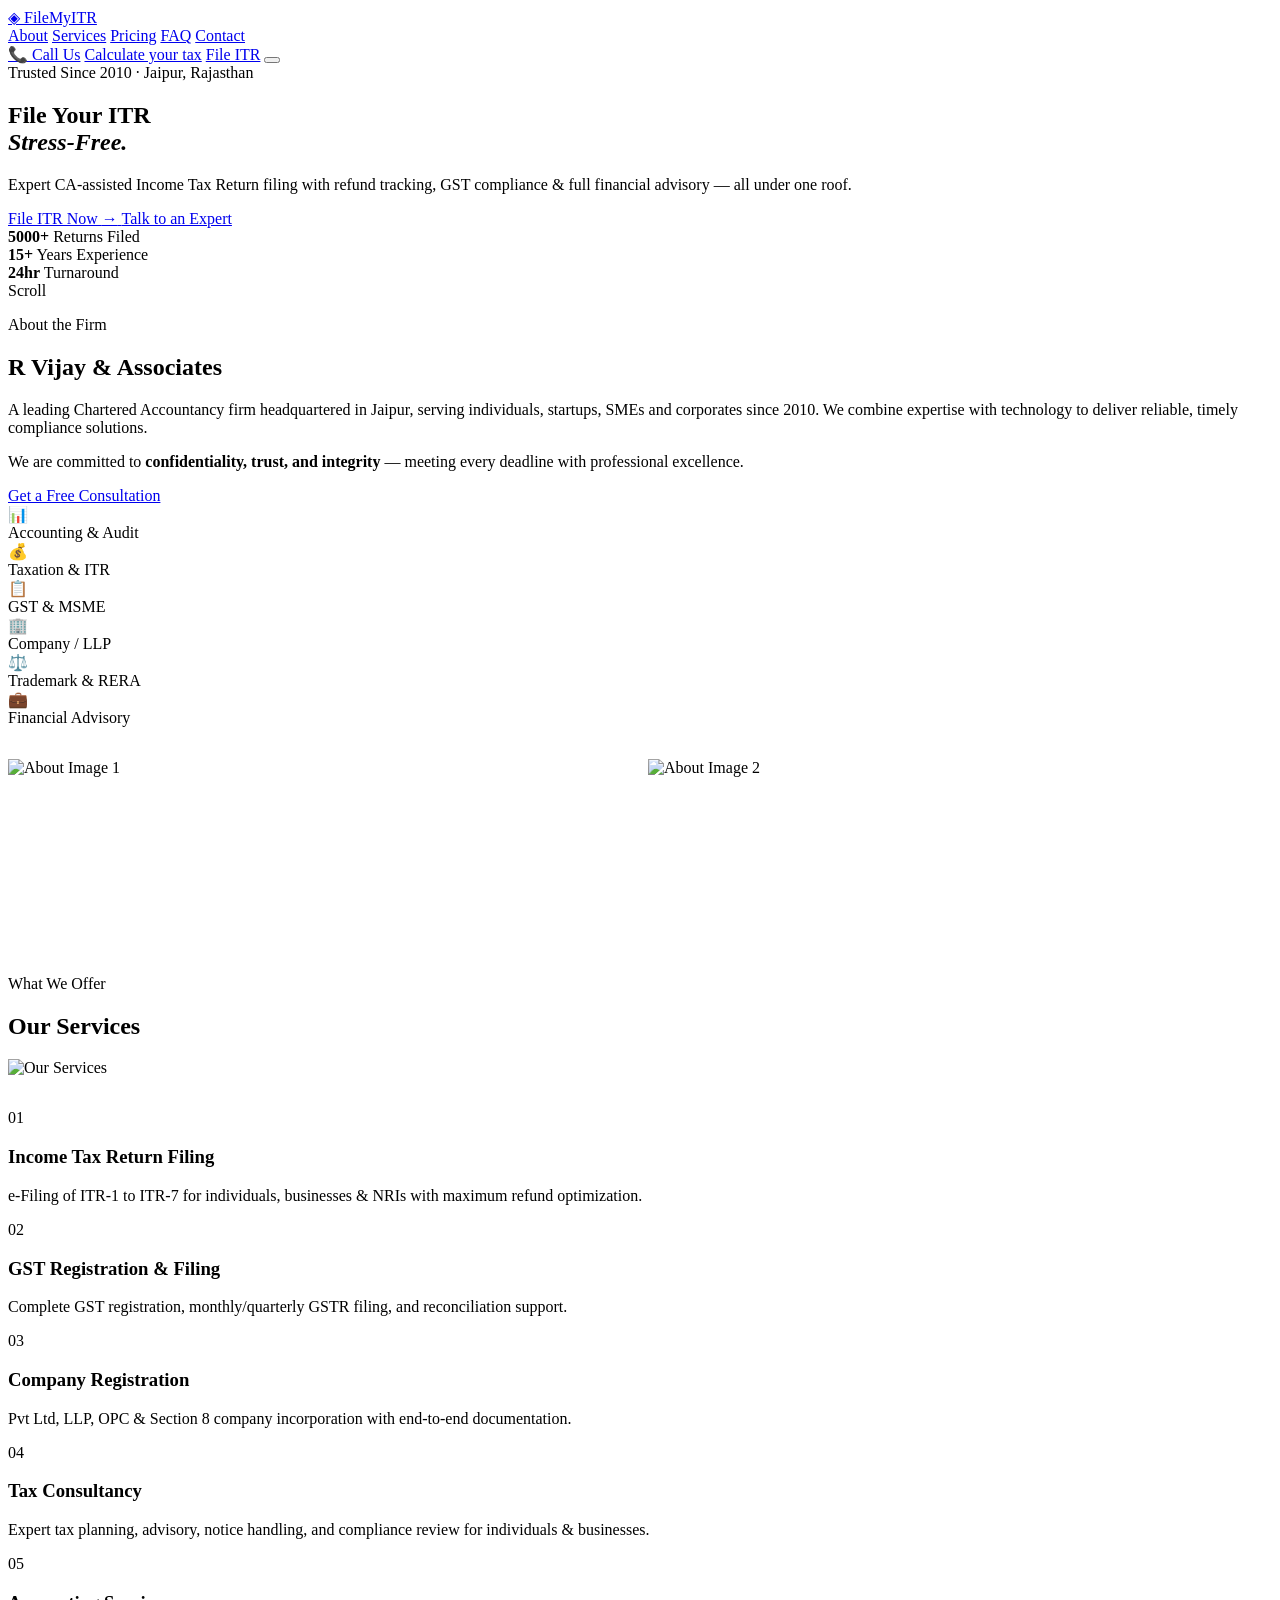
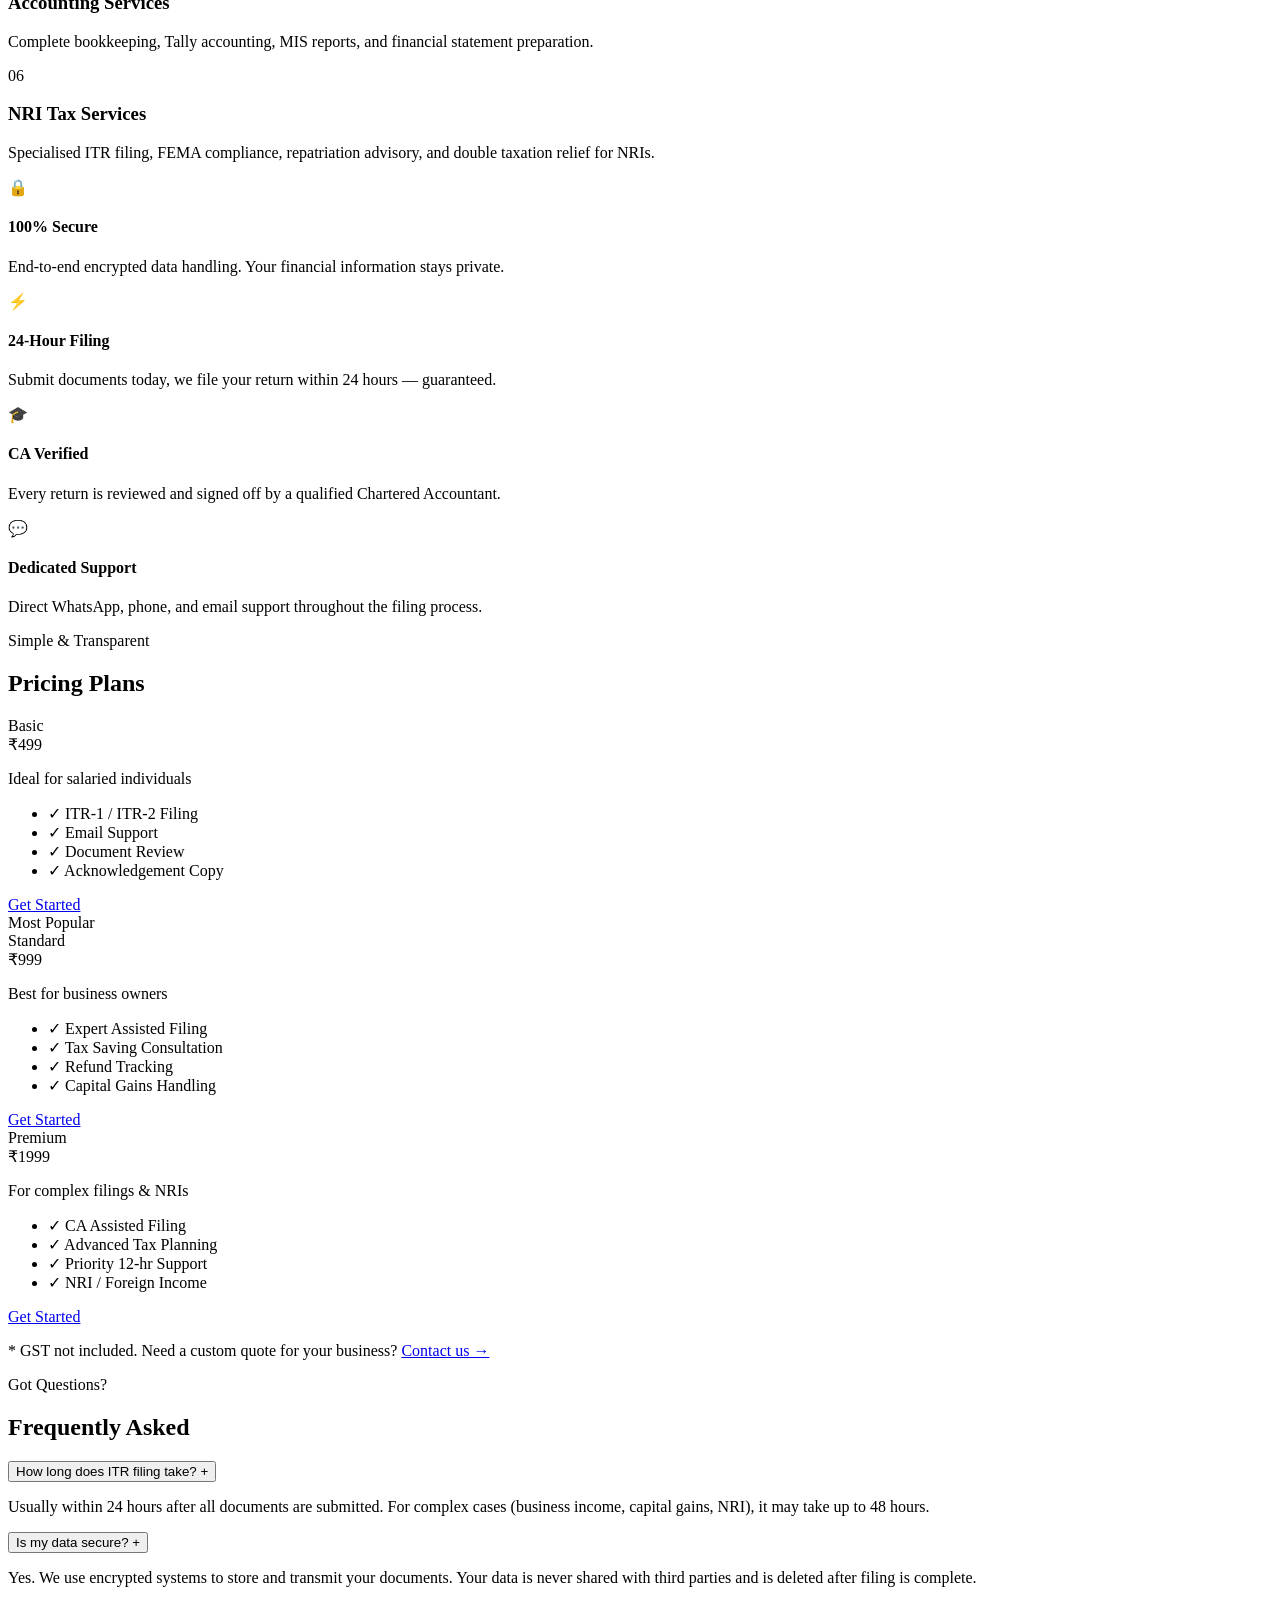
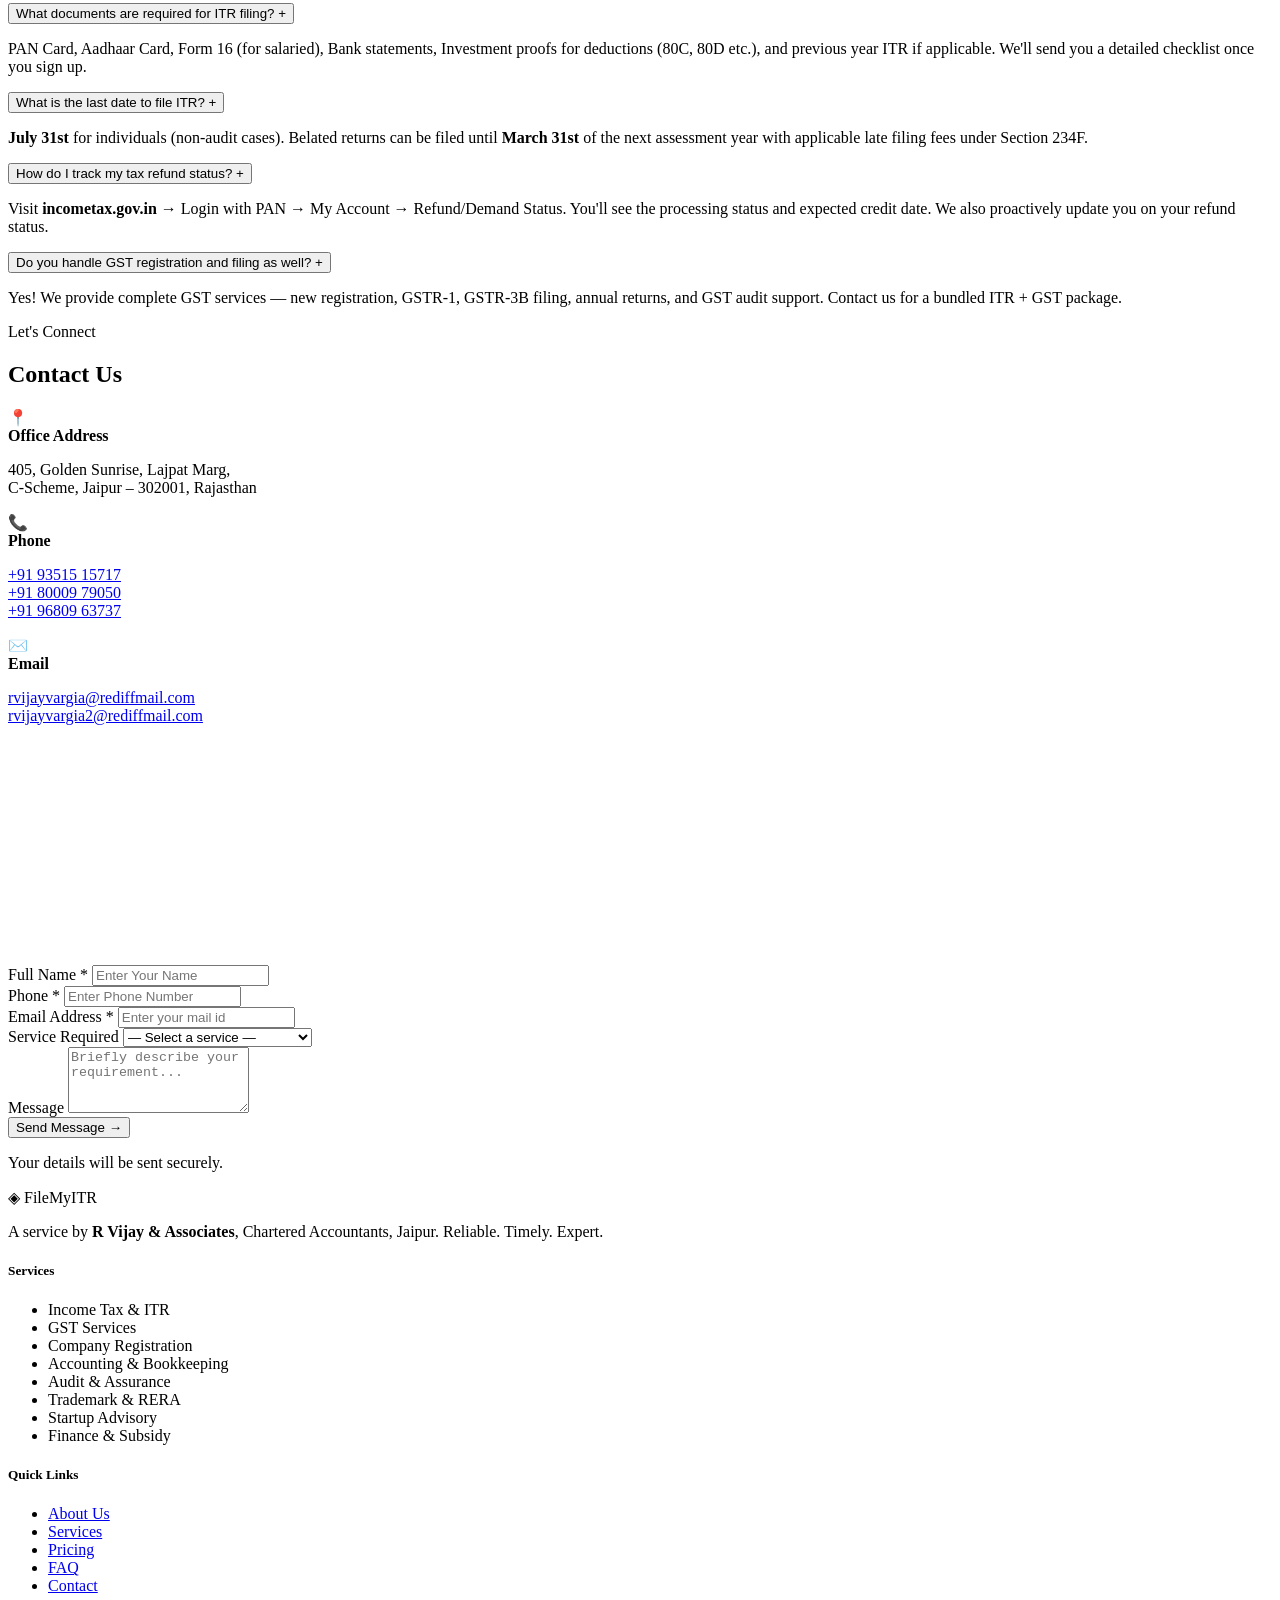
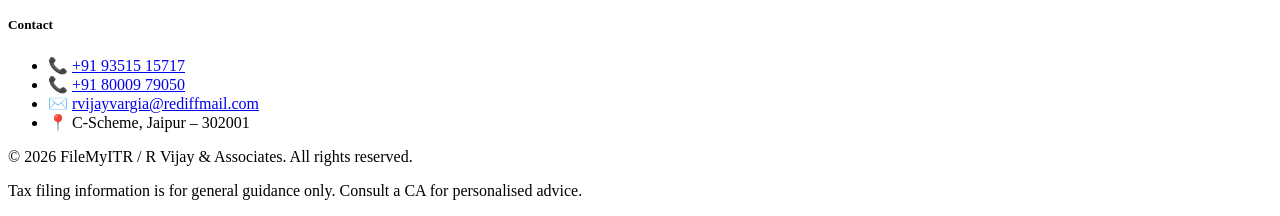
==== index.html @ 0f63b03b "Rename fileitr/index.html to index.html" ====
<!DOCTYPE html>
<html lang="en">
<head>
  <meta charset="UTF-8">
  <meta name="viewport" content="width=device-width, initial-scale=1.0">
  <title>FileMyITR — Income Tax Return Filing | R Vijay & Associates, Jaipur</title>
  <meta name="description" content="File your Income Tax Return online quickly with CA-assisted expert help. Trusted by thousands. R Vijay & Associates, Jaipur since 2010.">
  <meta name="keywords" content="ITR filing Jaipur, income tax return, CA Jaipur, GST filing, tax consultant Rajasthan">
  <meta name="author" content="R Vijay & Associates">

  <link rel="preconnect" href="https://fonts.googleapis.com">
  <link rel="preconnect" href="https://fonts.gstatic.com" crossorigin>
  <link href="https://fonts.googleapis.com/css2?family=Syne:wght@400;500;600;700;800&family=DM+Sans:ital,opsz,wght@0,9..40,300;0,9..40,400;0,9..40,500;1,9..40,300&display=swap" rel="stylesheet">

  <link rel="icon" type="image/jpg" href="logoo.jpg">


  <link rel="stylesheet" href="style.css">
</head>
<body>

  <!-- ═══════════════ NAVBAR ═══════════════ -->
  <header class="navbar" id="navbar">
    <div class="container nav-inner">
      <a href="#" class="logo">
        <span class="logo-icon">◈</span>
        <span>FileMyITR</span>
      </a>
      <nav class="nav-links" id="navLinks">
        <a href="#about">About</a>
        <a href="#services">Services</a>
        <a href="#pricing">Pricing</a>
        <a href="#faq">FAQ</a>
        <a href="#contact">Contact</a>
      </nav>
      <div class="nav-right">
        <a href="tel:+919351515717" class="btn btn-ghost">📞 Call Us</a>
        <a href="tax.html" class="btn btn-primary btn-sm">Calculate your tax</a>
        <a href="#contact" class="btn btn-primary">File ITR</a>
        <button class="hamburger" id="hamburger" aria-label="Menu">
          <span></span><span></span><span></span>
        </button>
      </div>
    </div>
  </header>

  <!-- ═══════════════ HERO ═══════════════ -->
  <section class="hero">
    <div class="hero-bg-shapes">
      <div class="shape shape-1"></div>
      <div class="shape shape-2"></div>
      <div class="shape shape-3"></div>
    </div>
    <div class="container hero-inner">
      <div class="hero-badge">
        <span class="badge-dot"></span>
        Trusted Since 2010 · Jaipur, Rajasthan
      </div>
      <h1 class="hero-title">
        File Your ITR<br>
        <em>Stress-Free.</em>
      </h1>
      <p class="hero-sub">Expert CA-assisted Income Tax Return filing with refund tracking, GST compliance & full financial advisory — all under one roof.</p>
      <div class="hero-actions">
        <a href="#contact" class="btn btn-primary btn-lg">
          File ITR Now
          <span class="btn-arrow">→</span>
        </a>
        <a href="tel:+919351515717" class="btn btn-outline btn-lg">Talk to an Expert</a>
      </div>
      <div class="hero-stats">
        <div class="stat">
          <strong>5000+</strong>
          <span>Returns Filed</span>
        </div>
        <div class="stat-divider"></div>
        <div class="stat">
          <strong>15+</strong>
          <span>Years Experience</span>
        </div>
        <div class="stat-divider"></div>
        <div class="stat">
          <strong>24hr</strong>
          <span>Turnaround</span>
        </div>
      </div>
    </div>
    <div class="hero-scroll-hint">
      <span>Scroll</span>
      <div class="scroll-line"></div>
    </div>
  </section>

  <!-- ═══════════════ ABOUT ═══════════════ -->
  <section id="about" class="about section-pad">
    <div class="container">
      <div class="about-grid">
        <div class="about-left">
          <p class="label-tag">About the Firm</p>
          <h2 class="section-heading">R Vijay &amp; Associates</h2>
          <p class="about-desc">A leading Chartered Accountancy firm headquartered in Jaipur, serving individuals, startups, SMEs and corporates since 2010. We combine expertise with technology to deliver reliable, timely compliance solutions.</p>
          <p class="about-desc">We are committed to <strong>confidentiality, trust, and integrity</strong> — meeting every deadline with professional excellence.</p>
          <a href="#contact" class="btn btn-primary">Get a Free Consultation</a>
        </div>

        <div class="about-right">
          <div class="services-grid-mini">
            <div class="mini-card">
              <div class="mini-icon">📊</div>
              <span>Accounting &amp; Audit</span>
            </div>
            <div class="mini-card">
              <div class="mini-icon">💰</div>
              <span>Taxation &amp; ITR</span>
            </div>
            <div class="mini-card">
              <div class="mini-icon">📋</div>
              <span>GST &amp; MSME</span>
            </div>
            <div class="mini-card">
              <div class="mini-icon">🏢</div>
              <span>Company / LLP</span>
            </div>
            <div class="mini-card">
              <div class="mini-icon">⚖️</div>
              <span>Trademark &amp; RERA</span>
            </div>
            <div class="mini-card">
              <div class="mini-icon">💼</div>
              <span>Financial Advisory</span>
            </div>
          </div>
          <!-- NEW IMAGES GALLERY -->
          <div class="about-images" style="display: grid; grid-template-columns: 1fr 1fr; gap: 1rem; margin-top: 2rem;">
            <img src="1stimg.jpeg" alt="About Image 1" class="about-img" style="width: 100%; height: 200px; object-fit: cover; border-radius: var(--radius-md); box-shadow: var(--shadow-md);">
            <img src="2ndimg.jpeg" alt="About Image 2" class="about-img" style="width: 100%; height: 200px; object-fit: cover; border-radius: var(--radius-md); box-shadow: var(--shadow-md);">
          </div>
        </div>

      </div>
    </div>
  </section>


  <!-- ═══════════════ SERVICES ═══════════════ -->
  <section id="services" class="services section-pad">
    <div class="container">
      <p class="label-tag text-center">What We Offer</p>
      <h2 class="section-heading text-center">Our Services</h2>
      <div class="services-grid">
        <img src="3rdimg.jpeg" alt="Our Services" class="services-hero-img" style="grid-column: 1 / -1; width: 100%; height: 300px; object-fit: cover; border-radius: var(--radius-lg); box-shadow: var(--shadow-lg); margin-bottom: 2rem;">

        <div class="service-card">
          <div class="sc-number">01</div>
          <h3>Income Tax Return Filing</h3>
          <p>e-Filing of ITR-1 to ITR-7 for individuals, businesses &amp; NRIs with maximum refund optimization.</p>
        </div>
        <div class="service-card">
          <div class="sc-number">02</div>
          <h3>GST Registration &amp; Filing</h3>
          <p>Complete GST registration, monthly/quarterly GSTR filing, and reconciliation support.</p>
        </div>
        <div class="service-card">
          <div class="sc-number">03</div>
          <h3>Company Registration</h3>
          <p>Pvt Ltd, LLP, OPC &amp; Section 8 company incorporation with end-to-end documentation.</p>
        </div>
        <div class="service-card">
          <div class="sc-number">04</div>
          <h3>Tax Consultancy</h3>
          <p>Expert tax planning, advisory, notice handling, and compliance review for individuals &amp; businesses.</p>
        </div>
        <div class="service-card">
          <div class="sc-number">05</div>
          <h3>Accounting Services</h3>
          <p>Complete bookkeeping, Tally accounting, MIS reports, and financial statement preparation.</p>
        </div>
        <div class="service-card">
          <div class="sc-number">06</div>
          <h3>NRI Tax Services</h3>
          <p>Specialised ITR filing, FEMA compliance, repatriation advisory, and double taxation relief for NRIs.</p>
        </div>
      </div>
    </div>
  </section>

  <!-- ═══════════════ WHY US ═══════════════ -->
  <section class="why-us section-pad">
    <div class="container">
      <div class="why-grid">
        <div class="why-item">
          <div class="why-icon">🔒</div>
          <h4>100% Secure</h4>
          <p>End-to-end encrypted data handling. Your financial information stays private.</p>
        </div>
        <div class="why-item">
          <div class="why-icon">⚡</div>
          <h4>24-Hour Filing</h4>
          <p>Submit documents today, we file your return within 24 hours — guaranteed.</p>
        </div>
        <div class="why-item">
          <div class="why-icon">🎓</div>
          <h4>CA Verified</h4>
          <p>Every return is reviewed and signed off by a qualified Chartered Accountant.</p>
        </div>
        <div class="why-item">
          <div class="why-icon">💬</div>
          <h4>Dedicated Support</h4>
          <p>Direct WhatsApp, phone, and email support throughout the filing process.</p>
        </div>
      </div>
    </div>
  </section>

  <!-- ═══════════════ PRICING ═══════════════ -->
  <section id="pricing" class="pricing section-pad">
    <div class="container">
      <p class="label-tag text-center">Simple & Transparent</p>
      <h2 class="section-heading text-center">Pricing Plans</h2>
      <div class="pricing-grid">

        <div class="price-card">
          <div class="plan-label">Basic</div>
          <div class="plan-price">
            <span class="currency">₹</span>499
          </div>
          <p class="plan-tagline">Ideal for salaried individuals</p>
          <ul class="plan-features">
            <li><span class="check">✓</span> ITR-1 / ITR-2 Filing</li>
            <li><span class="check">✓</span> Email Support</li>
            <li><span class="check">✓</span> Document Review</li>
            <li><span class="check">✓</span> Acknowledgement Copy</li>
          </ul>
          <a href="#contact" class="btn btn-outline-dark btn-full">Get Started</a>
        </div>

        <div class="price-card price-card--featured">
          <div class="featured-badge">Most Popular</div>
          <div class="plan-label">Standard</div>
          <div class="plan-price">
            <span class="currency">₹</span>999
          </div>
          <p class="plan-tagline">Best for business owners</p>
          <ul class="plan-features">
            <li><span class="check">✓</span> Expert Assisted Filing</li>
            <li><span class="check">✓</span> Tax Saving Consultation</li>
            <li><span class="check">✓</span> Refund Tracking</li>
            <li><span class="check">✓</span> Capital Gains Handling</li>
          </ul>
          <a href="#contact" class="btn btn-primary btn-full">Get Started</a>
        </div>

        <div class="price-card">
          <div class="plan-label">Premium</div>
          <div class="plan-price">
            <span class="currency">₹</span>1999
          </div>
          <p class="plan-tagline">For complex filings & NRIs</p>
          <ul class="plan-features">
            <li><span class="check">✓</span> CA Assisted Filing</li>
            <li><span class="check">✓</span> Advanced Tax Planning</li>
            <li><span class="check">✓</span> Priority 12-hr Support</li>
            <li><span class="check">✓</span> NRI / Foreign Income</li>
          </ul>
          <a href="#contact" class="btn btn-outline-dark btn-full">Get Started</a>
        </div>

      </div>
      <p class="pricing-note">* GST not included. Need a custom quote for your business? <a href="#contact">Contact us →</a></p>
    </div>
  </section>

  <!-- ═══════════════ FAQ ═══════════════ -->
  <section id="faq" class="faq section-pad">
    <div class="container faq-container">
      <p class="label-tag text-center">Got Questions?</p>
      <h2 class="section-heading text-center">Frequently Asked</h2>

      <div class="faq-list">
        <div class="faq-item">
          <button class="faq-q" aria-expanded="false">
            <span>How long does ITR filing take?</span>
            <span class="faq-icon">+</span>
          </button>
          <div class="faq-a">
            <p>Usually within 24 hours after all documents are submitted. For complex cases (business income, capital gains, NRI), it may take up to 48 hours.</p>
          </div>
        </div>
        <div class="faq-item">
          <button class="faq-q" aria-expanded="false">
            <span>Is my data secure?</span>
            <span class="faq-icon">+</span>
          </button>
          <div class="faq-a">
            <p>Yes. We use encrypted systems to store and transmit your documents. Your data is never shared with third parties and is deleted after filing is complete.</p>
          </div>
        </div>
        <div class="faq-item">
          <button class="faq-q" aria-expanded="false">
            <span>What documents are required for ITR filing?</span>
            <span class="faq-icon">+</span>
          </button>
          <div class="faq-a">
            <p>PAN Card, Aadhaar Card, Form 16 (for salaried), Bank statements, Investment proofs for deductions (80C, 80D etc.), and previous year ITR if applicable. We'll send you a detailed checklist once you sign up.</p>
          </div>
        </div>
        <div class="faq-item">
          <button class="faq-q" aria-expanded="false">
            <span>What is the last date to file ITR?</span>
            <span class="faq-icon">+</span>
          </button>
          <div class="faq-a">
            <p><strong>July 31st</strong> for individuals (non-audit cases). Belated returns can be filed until <strong>March 31st</strong> of the next assessment year with applicable late filing fees under Section 234F.</p>
          </div>
        </div>
        <div class="faq-item">
          <button class="faq-q" aria-expanded="false">
            <span>How do I track my tax refund status?</span>
            <span class="faq-icon">+</span>
          </button>
          <div class="faq-a">
            <p>Visit <strong>incometax.gov.in</strong> → Login with PAN → My Account → Refund/Demand Status. You'll see the processing status and expected credit date. We also proactively update you on your refund status.</p>
          </div>
        </div>
        <div class="faq-item">
          <button class="faq-q" aria-expanded="false">
            <span>Do you handle GST registration and filing as well?</span>
            <span class="faq-icon">+</span>
          </button>
          <div class="faq-a">
            <p>Yes! We provide complete GST services — new registration, GSTR-1, GSTR-3B filing, annual returns, and GST audit support. Contact us for a bundled ITR + GST package.</p>
          </div>
        </div>
      </div>
    </div>
  </section>

  <!-- ═══════════════ CONTACT ═══════════════ -->
  <section id="contact" class="contact section-pad">
    <div class="container">
      <p class="label-tag text-center">Let's Connect</p>
      <h2 class="section-heading text-center">Contact Us</h2>
      <div class="contact-grid">

        <div class="contact-info">
          <div class="info-block">
            <div class="info-icon">📍</div>
            <div>
              <strong>Office Address</strong>
              <p>405, Golden Sunrise, Lajpat Marg,<br>C-Scheme, Jaipur – 302001, Rajasthan</p>
            </div>
          </div>
          <div class="info-block">
            <div class="info-icon">📞</div>
            <div>
              <strong>Phone</strong>
              <p>
                <a href="tel:+919351515717">+91 93515 15717</a><br>
                <a href="tel:+918000979050">+91 80009 79050</a><br>
                <a href="tel:+919680963737">+91 96809 63737</a>
              </p>
            </div>
          </div>
          <div class="info-block">
            <div class="info-icon">✉️</div>
            <div>
              <strong>Email</strong>
              <p>
                <a href="mailto:rvijayvargia@rediffmail.com">rvijayvargia@rediffmail.com</a><br>
                <a href="mailto:rvijayvargia2@rediffmail.com">rvijayvargia2@rediffmail.com</a>
              </p>
            </div>
          </div>
          <div class="map-wrap">
            <iframe
              src="https://www.google.com/maps/embed?pb=!1m18!1m12!1m3!1d3559.12!2d75.8065!3d26.9124!2m3!1f0!2f0!3f0!3m2!1i1024!2i768!4f13.1!3m3!1m2!1s0x396db44901!2sC-Scheme%2C+Jaipur!5e0!3m2!1sen!2sin!4v1727820000000"
              width="100%" height="220" style="border:0; border-radius:12px;" allowfullscreen loading="lazy"
              referrerpolicy="no-referrer-when-downgrade" title="Office Location">
            </iframe>
          </div>
        </div>

        <div class="contact-form-wrap">
  <form action="send.php" method="POST" id="contactForm">

  <div class="form-row">
    <div class="field">
      <label for="name">Full Name *</label>
      <input type="text" id="name" name="name" placeholder="Enter Your Name" required>
    </div>

    <div class="field">
      <label for="phone">Phone *</label>
      <input type="tel" id="phone" name="phone" placeholder="Enter Phone Number" required>
    </div>
  </div>

  <div class="field">
    <label for="email">Email Address *</label>
    <input type="email" id="email" name="email" placeholder="Enter your mail id" required>
  </div>

  <div class="field">
    <label for="service">Service Required</label>
    <select id="service" name="service">
      <option value="">— Select a service —</option>
      <option>ITR Filing</option>
      <option>GST Registration / Filing</option>
      <option>Company / LLP Registration</option>
      <option>Tax Consultancy</option>
      <option>Accounting Services</option>
      <option>NRI Services</option>
      <option>Other</option>
    </select>
  </div>

  <div class="field">
    <label for="message">Message</label>
    <textarea id="message" name="message" rows="4" placeholder="Briefly describe your requirement..."></textarea>
  </div>

  <button type="submit" class="btn btn-primary btn-full" id="submitBtn">
    Send Message <span class="btn-arrow">→</span>
  </button>

  <p class="form-note">
    Your details will be sent securely.
  </p>

</form>
</div>

      </div>
    </div>
  </section>

  <!-- ═══════════════ FOOTER ═══════════════ -->
  <footer class="footer">
    <div class="container">
      <div class="footer-grid">
        <div class="footer-brand">
          <div class="logo footer-logo">
            <span class="logo-icon">◈</span>
            <span>FileMyITR</span>
          </div>
          <p>A service by <strong>R Vijay &amp; Associates</strong>, Chartered Accountants, Jaipur. Reliable. Timely. Expert.</p>
        </div>
        <div class="footer-col">
          <h5>Services</h5>
          <ul>
            <li>Income Tax &amp; ITR</li>
            <li>GST Services</li>
            <li>Company Registration</li>
            <li>Accounting &amp; Bookkeeping</li>
            <li>Audit &amp; Assurance</li>
            <li>Trademark &amp; RERA</li>
            <li>Startup Advisory</li>
            <li>Finance &amp; Subsidy</li>
          </ul>
        </div>
        <div class="footer-col">
          <h5>Quick Links</h5>
          <ul>
            <li><a href="#about">About Us</a></li>
            <li><a href="#services">Services</a></li>
            <li><a href="#pricing">Pricing</a></li>
            <li><a href="#faq">FAQ</a></li>
            <li><a href="#contact">Contact</a></li>
          </ul>
        </div>
        <div class="footer-col">
          <h5>Contact</h5>
          <ul class="footer-contact">
            <li>📞 <a href="tel:+919351515717">+91 93515 15717</a></li>
            <li>📞 <a href="tel:+918000979050">+91 80009 79050</a></li>
            <li>✉️ <a href="mailto:rvijayvargia@rediffmail.com">rvijayvargia@rediffmail.com</a></li>
            <li>📍 C-Scheme, Jaipur – 302001</li>
          </ul>
        </div>
      </div>
      <div class="footer-bottom">
        <p>© 2026 FileMyITR / R Vijay &amp; Associates. All rights reserved.</p>
        <p class="footer-disclaimer">Tax filing information is for general guidance only. Consult a CA for personalised advice.</p>
      </div>
    </div>
  </footer>

  <script src="script.js"></script>
</body>
</html>
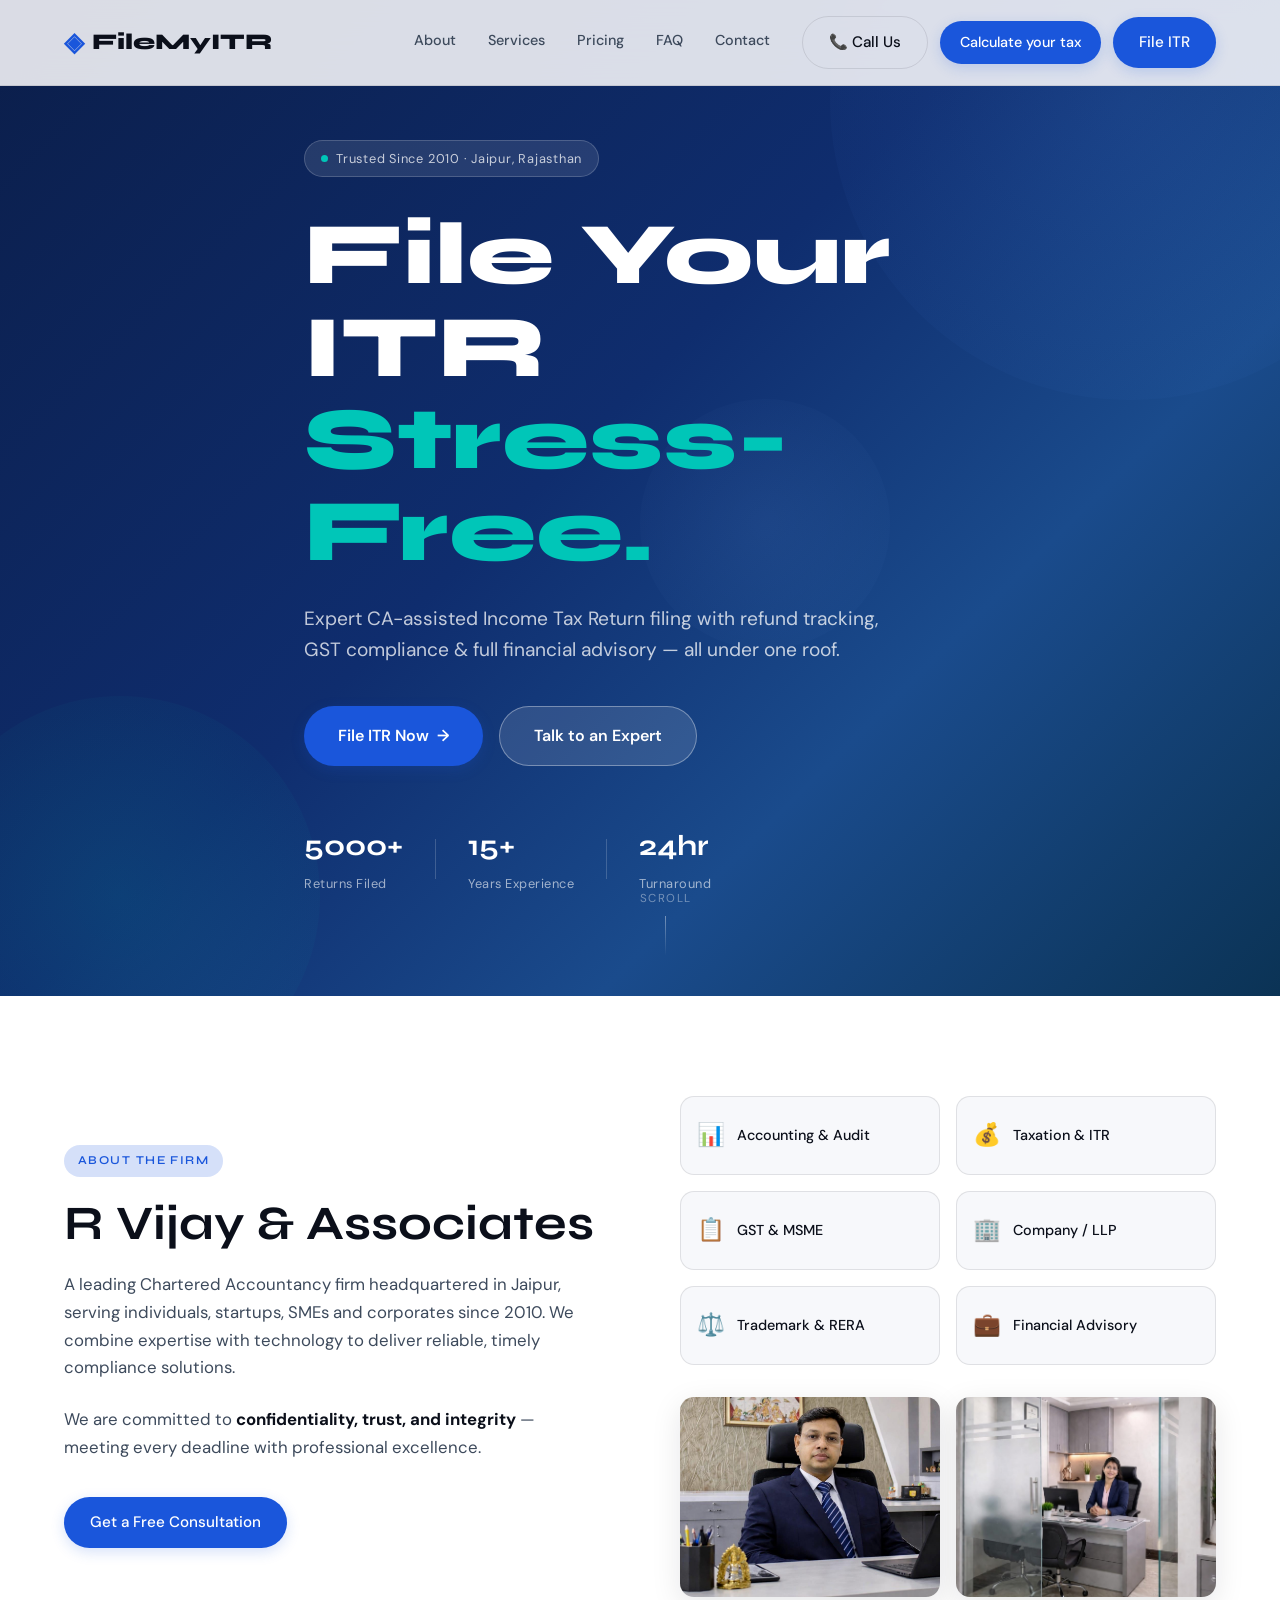
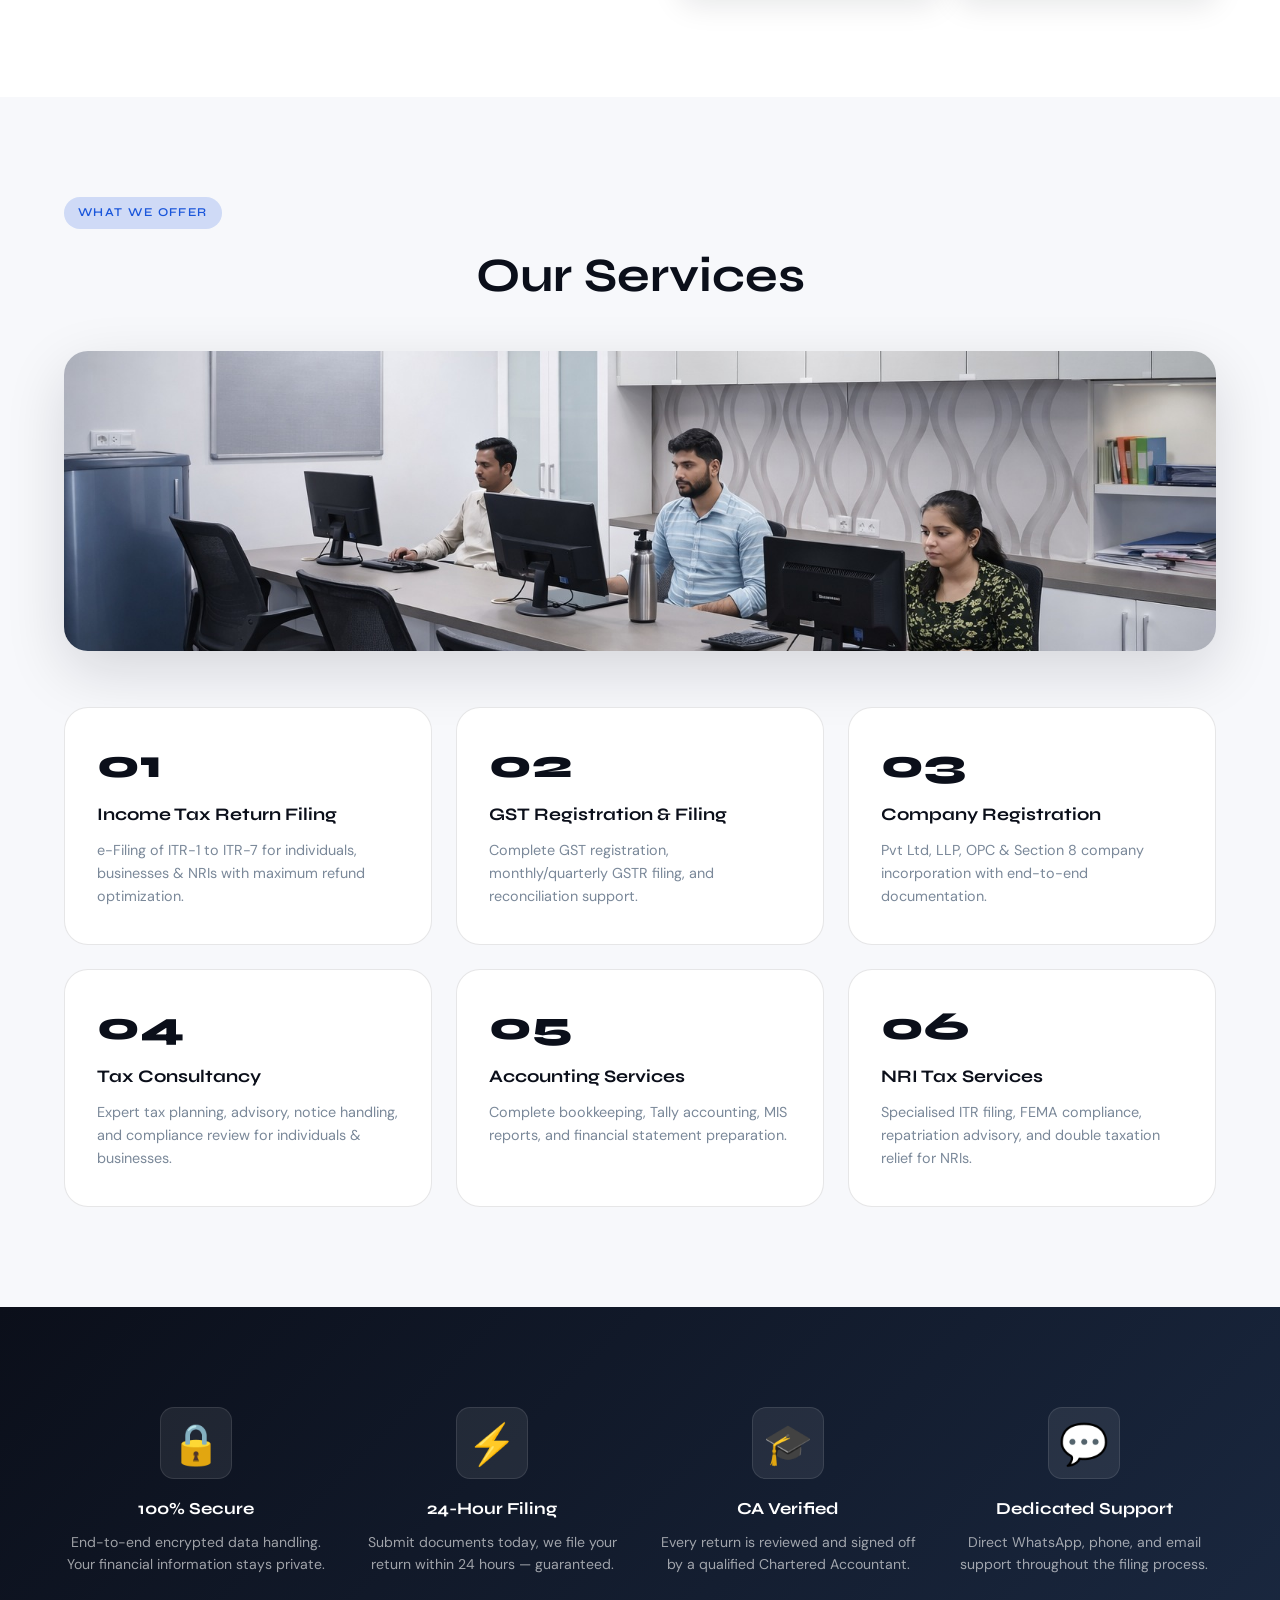
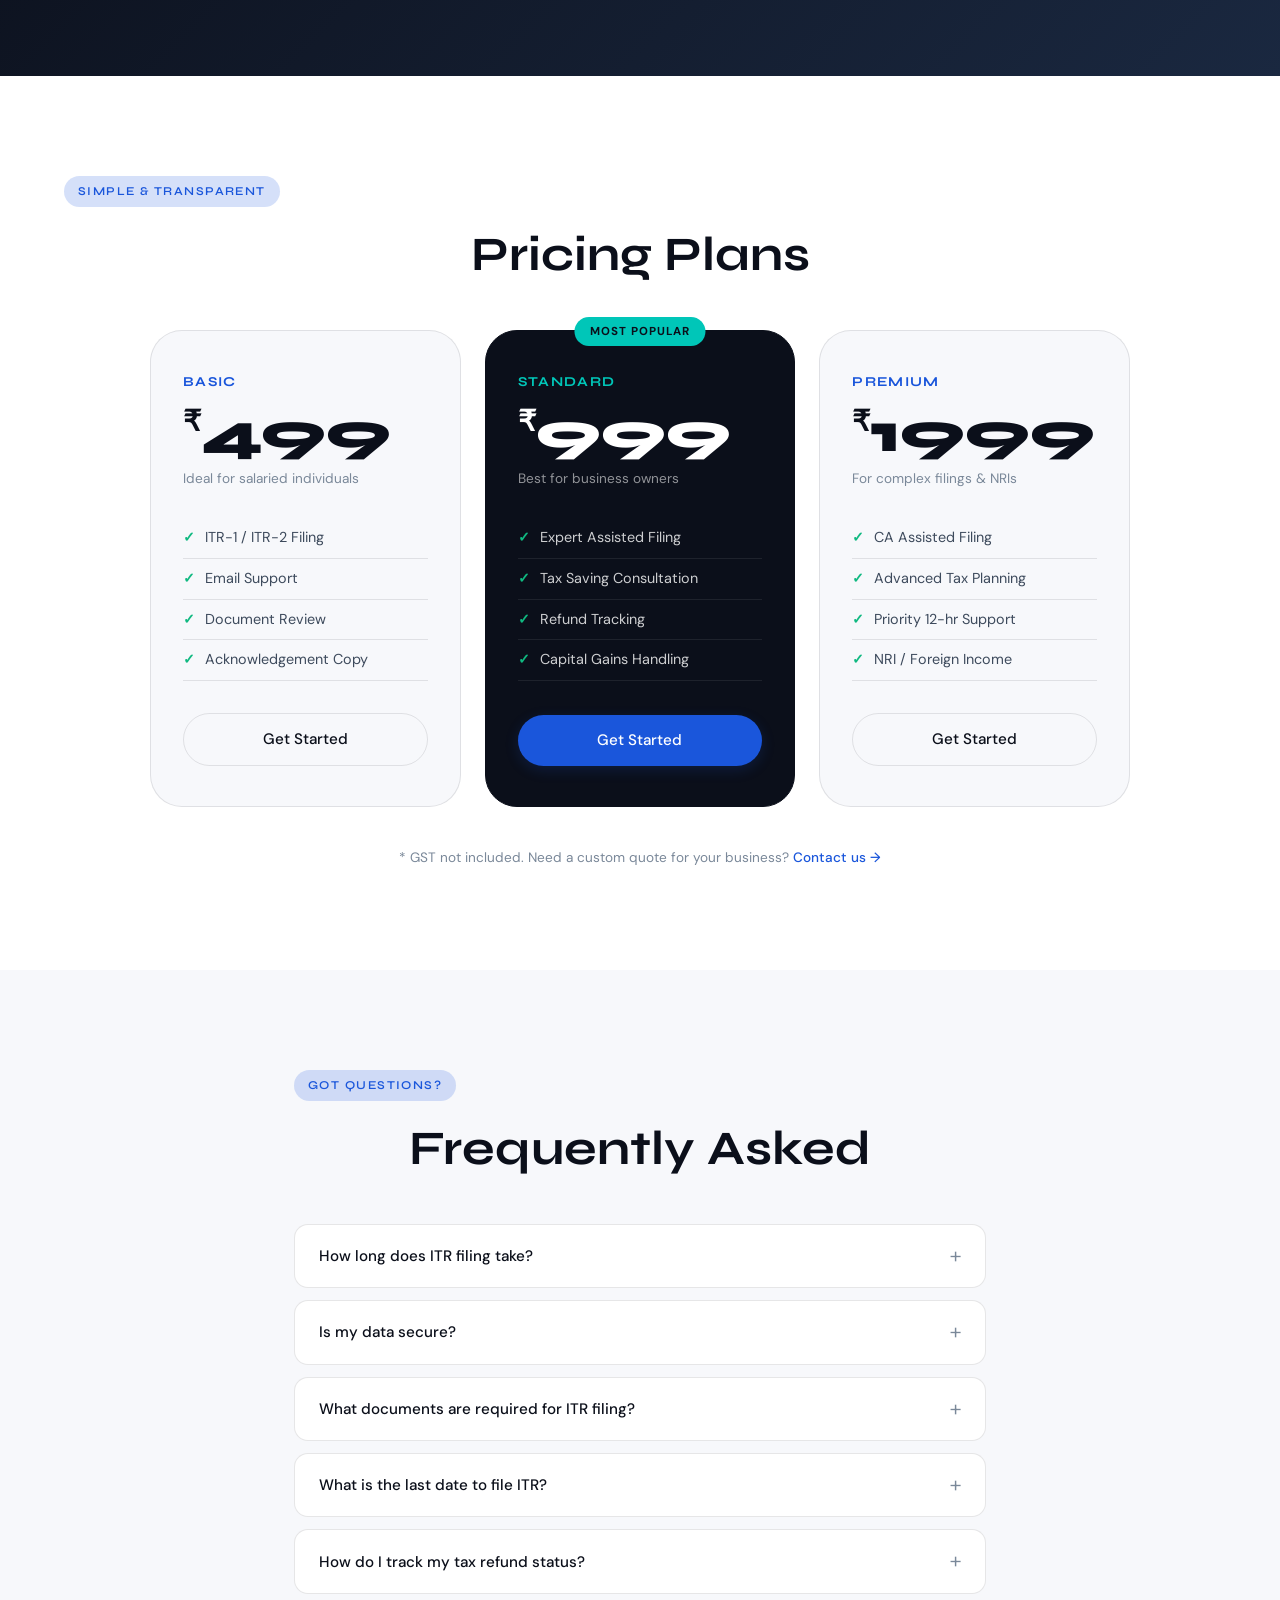
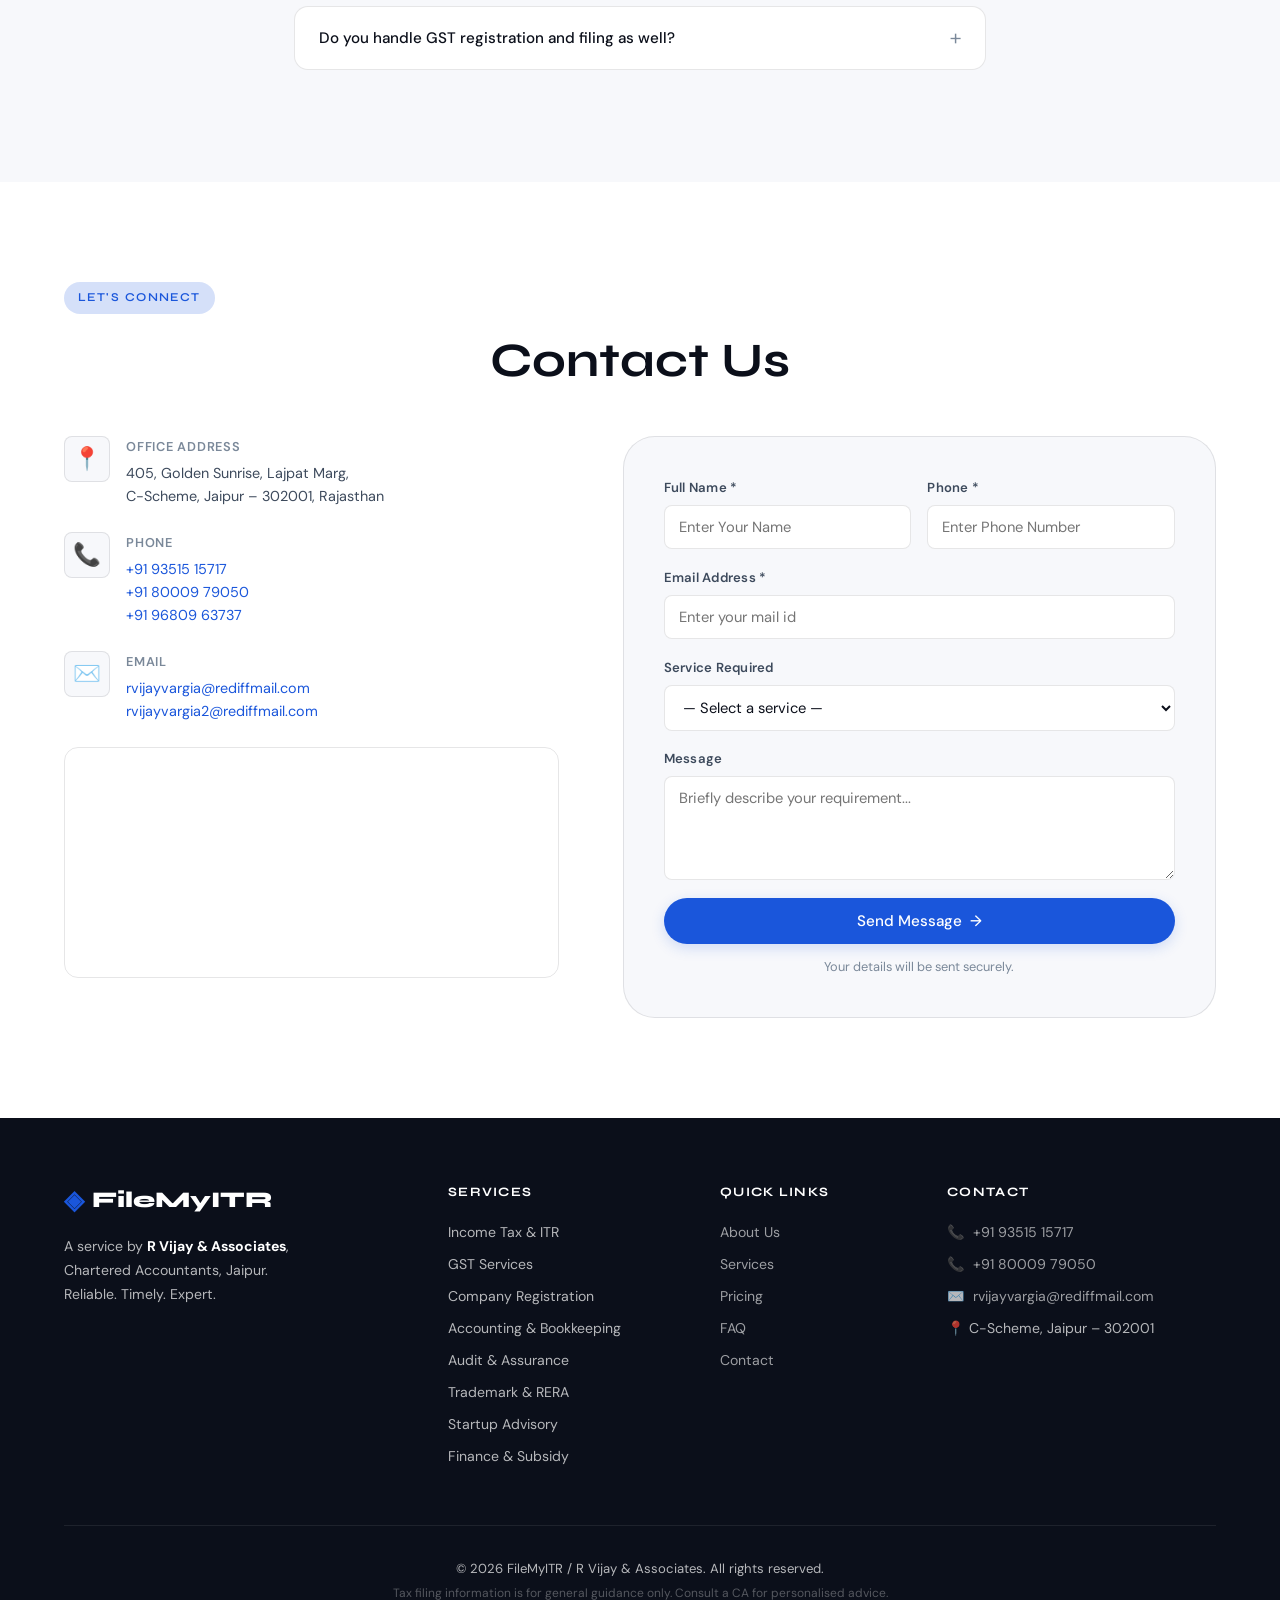
==== commit 410bfda1: "Add files via upload" ====
--- a/index.html
+++ b/index.html
@@ -487,4 +487,4 @@
 
   <script src="script.js"></script>
 </body>
-</html>
+</html>
--- a/style.css
+++ b/style.css
@@ -0,0 +1,1257 @@
+/* ═══════════════════════════════════════════
+   FileMyITR — Professional Stylesheet
+   R Vijay & Associates, Jaipur
+   Theme: Clean Editorial / Finance Professional
+═══════════════════════════════════════════ */
+
+/* ── Reset & Base ── */
+*, *::before, *::after {
+  box-sizing: border-box;
+  margin: 0;
+  padding: 0;
+}
+
+:root {
+  /* Core Palette */
+  --ink:        #0b0f1a;
+  --ink-light:  #3d4a5c;
+  --ink-muted:  #7a8899;
+  --surface:    #f7f8fb;
+  --surface-2:  #eef1f7;
+  --white:      #ffffff;
+
+  /* Brand */
+  --brand:      #1a56db;
+  --brand-dark: #1442b5;
+  --brand-glow: rgba(26, 86, 219, 0.18);
+  --accent:     #00c6b8;
+  --accent-soft:rgba(0, 198, 184, 0.12);
+
+  /* Utility */
+  --success:    #10b981;
+  --border:     rgba(11, 15, 26, 0.10);
+  --shadow-sm:  0 2px 8px rgba(11,15,26,0.06);
+  --shadow-md:  0 8px 30px rgba(11,15,26,0.10);
+  --shadow-lg:  0 20px 60px rgba(11,15,26,0.14);
+
+  /* Type */
+  --font-display: 'Syne', sans-serif;
+  --font-body:    'DM Sans', sans-serif;
+
+  /* Spacing */
+  --section-pad: 100px 20px;
+  --radius-sm:   8px;
+  --radius-md:   14px;
+  --radius-lg:   24px;
+  --radius-xl:   32px;
+}
+
+html { scroll-behavior: smooth; }
+
+body {
+  font-family: var(--font-body);
+  background: var(--surface);
+  color: var(--ink);
+  line-height: 1.65;
+  overflow-x: hidden;
+  -webkit-font-smoothing: antialiased;
+}
+
+a { text-decoration: none; color: inherit; }
+
+img { max-width: 100%; display: block; }
+
+ul { list-style: none; padding: 0; }
+
+.container {
+  max-width: 1200px;
+  margin: 0 auto;
+  padding: 0 24px;
+}
+
+.section-pad { padding: var(--section-pad); }
+
+.text-center { text-align: center; }
+
+/* ── Typography ── */
+.label-tag {
+  display: inline-block;
+  font-family: var(--font-display);
+  font-size: 0.75rem;
+  font-weight: 600;
+  letter-spacing: 0.12em;
+  text-transform: uppercase;
+  color: var(--brand);
+  background: var(--brand-glow);
+  padding: 6px 14px;
+  border-radius: 50px;
+  margin-bottom: 1.2rem;
+}
+
+.text-center .label-tag {
+  display: block;
+  width: fit-content;
+  margin-left: auto;
+  margin-right: auto;
+}
+
+.section-heading {
+  font-family: var(--font-display);
+  font-size: clamp(2rem, 4vw, 3rem);
+  font-weight: 700;
+  color: var(--ink);
+  line-height: 1.15;
+  margin-bottom: 3rem;
+}
+
+/* ── Buttons ── */
+.btn {
+  display: inline-flex;
+  align-items: center;
+  gap: 8px;
+  font-family: var(--font-body);
+  font-size: 0.95rem;
+  font-weight: 500;
+  padding: 13px 26px;
+  border-radius: 50px;
+  border: none;
+  cursor: pointer;
+  transition: all 0.2s ease;
+  white-space: nowrap;
+}
+
+.btn-sm {
+  padding: 10px 20px;
+  font-size: 0.9rem;
+}
+
+.btn-primary {
+  background: var(--brand);
+  color: var(--white);
+  box-shadow: 0 4px 14px var(--brand-glow);
+}
+.btn-primary:hover {
+  background: var(--brand-dark);
+  transform: translateY(-2px);
+  box-shadow: 0 6px 20px rgba(26, 86, 219, 0.30);
+}
+
+.btn-ghost {
+  background: transparent;
+  color: var(--ink);
+  border: 1.5px solid var(--border);
+}
+.btn-ghost:hover {
+  background: var(--surface-2);
+}
+
+.btn-outline {
+  background: rgba(255,255,255,0.12);
+  color: var(--white);
+  border: 1.5px solid rgba(255,255,255,0.35);
+  backdrop-filter: blur(8px);
+}
+.btn-outline:hover {
+  background: rgba(255,255,255,0.22);
+  border-color: rgba(255,255,255,0.6);
+}
+
+.btn-outline-dark {
+  background: transparent;
+  color: var(--ink);
+  border: 1.5px solid var(--border);
+}
+.btn-outline-dark:hover {
+  background: var(--surface-2);
+  border-color: var(--brand);
+  color: var(--brand);
+}
+
+.btn-lg {
+  padding: 16px 34px;
+  font-size: 1rem;
+  font-weight: 600;
+}
+
+.btn-full {
+  width: 100%;
+  justify-content: center;
+}
+
+.btn-arrow {
+  transition: transform 0.2s;
+}
+.btn:hover .btn-arrow { transform: translateX(4px); }
+
+/* ══════════════════════════════
+   TAX CALCULATOR PAGE STYLES
+══════════════════════════════ */
+.hero-calculator {
+  background: linear-gradient(135deg, #0b1e4a 0%, #0f2d6e 45%, #1a4b8c 70%, #0b3355 100%);
+  color: var(--white);
+  padding: 140px 24px 100px;
+  position: relative;
+  overflow: hidden;
+}
+
+.calculators {
+  background: var(--white);
+}
+
+.calc-card {
+  background: var(--white);
+  border: 1px solid var(--border);
+  border-radius: var(--radius-xl);
+  padding: 2.5rem 2rem;
+  max-width: 500px;
+  margin: 0 auto;
+  box-shadow: var(--shadow-sm);
+}
+
+.calc-header {
+  text-align: center;
+  margin-bottom: 2rem;
+}
+
+.calc-header .mini-icon {
+  font-size: 2.5rem;
+  margin-bottom: 1rem;
+  display: block;
+}
+
+.calc-header h3 {
+  font-family: var(--font-display);
+  font-size: 1.4rem;
+  margin-bottom: 0.5rem;
+}
+
+.calc-header p {
+  color: var(--ink-muted);
+  font-size: 0.9rem;
+}
+
+.calculators .container {
+  display: grid;
+  grid-template-columns: repeat(auto-fit, minmax(450px, 1fr));
+  gap: 2rem;
+  max-width: 1100px;
+}
+
+.calc-form {
+  margin-bottom: 1.5rem;
+}
+
+.calc-form .field {
+  margin-bottom: 1.25rem;
+}
+
+.calc-result {
+  background: var(--surface);
+  border-radius: var(--radius-md);
+  padding: 1.5rem;
+  border: 1px solid var(--border);
+}
+
+.invoice-box {
+  font-size: 0.95rem;
+}
+
+.invoice-box .line {
+  display: flex;
+  justify-content: space-between;
+  padding: 0.75rem 0;
+  border-bottom: 1px solid var(--border);
+}
+
+.invoice-box .line:last-child {
+  border-bottom: none;
+  font-weight: 600;
+  color: var(--ink);
+  margin-top: 0.5rem;
+}
+
+.invoice-box hr {
+  border: none;
+  height: 1px;
+  background: var(--border);
+  margin: 1rem 0;
+}
+
+.cta-section {
+  background: var(--surface);
+}
+
+/* ══════════════════════════════
+   NAVBAR
+══════════════════════════════ */
+.navbar {
+  position: fixed;
+  top: 0;
+  width: 100%;
+  z-index: 1000;
+  background: rgba(247, 248, 251, 0.88);
+  backdrop-filter: blur(18px);
+  -webkit-backdrop-filter: blur(18px);
+  border-bottom: 1px solid var(--border);
+  transition: box-shadow 0.3s, background 0.3s;
+}
+
+.navbar.scrolled {
+  background: rgba(255, 255, 255, 0.97);
+  box-shadow: var(--shadow-md);
+}
+
+.nav-inner {
+  display: flex;
+  align-items: center;
+  gap: 2rem;
+  padding: 1rem 24px;
+}
+
+.logo {
+  display: flex;
+  align-items: center;
+  gap: 8px;
+  font-family: var(--font-display);
+  font-size: 1.4rem;
+  font-weight: 800;
+  color: var(--ink);
+}
+
+.logo-icon {
+  color: var(--brand);
+  font-size: 1.6rem;
+  line-height: 1;
+}
+
+.nav-links {
+  display: flex;
+  align-items: center;
+  gap: 2rem;
+  margin-left: auto;
+}
+
+.nav-links a {
+  font-size: 0.9rem;
+  font-weight: 500;
+  color: var(--ink-light);
+  position: relative;
+  padding-bottom: 3px;
+  transition: color 0.2s;
+}
+
+.nav-links a::after {
+  content: '';
+  position: absolute;
+  bottom: 0; left: 0;
+  width: 0; height: 2px;
+  background: var(--brand);
+  border-radius: 2px;
+  transition: width 0.25s ease;
+}
+
+.nav-links a:hover { color: var(--brand); }
+.nav-links a:hover::after { width: 100%; }
+
+.nav-right {
+  display: flex;
+  align-items: center;
+  gap: 0.75rem;
+}
+
+.hamburger {
+  display: none;
+  flex-direction: column;
+  gap: 5px;
+  background: none;
+  border: none;
+  cursor: pointer;
+  padding: 6px;
+}
+
+.hamburger span {
+  display: block;
+  width: 22px;
+  height: 2px;
+  background: var(--ink);
+  border-radius: 2px;
+  transition: all 0.3s;
+}
+
+.hamburger.open span:nth-child(1) { transform: translateY(7px) rotate(45deg); }
+.hamburger.open span:nth-child(2) { opacity: 0; }
+.hamburger.open span:nth-child(3) { transform: translateY(-7px) rotate(-45deg); }
+
+/* ══════════════════════════════
+   HERO
+══════════════════════════════ */
+.hero {
+  position: relative;
+  min-height: 100vh;
+  display: flex;
+  align-items: center;
+  background: linear-gradient(135deg, #0b1e4a 0%, #0f2d6e 45%, #1a4b8c 70%, #0b3355 100%);
+  color: var(--white);
+  overflow: hidden;
+  padding: 140px 24px 100px;
+}
+
+.hero-bg-shapes {
+  position: absolute;
+  inset: 0;
+  pointer-events: none;
+  overflow: hidden;
+}
+
+.shape {
+  position: absolute;
+  border-radius: 50%;
+  opacity: 0.12;
+}
+
+.shape-1 {
+  width: 600px; height: 600px;
+  background: radial-gradient(circle, #4f8ef7, transparent);
+  top: -200px; right: -150px;
+  animation: drift1 18s ease-in-out infinite alternate;
+}
+
+.shape-2 {
+  width: 400px; height: 400px;
+  background: radial-gradient(circle, #00c6b8, transparent);
+  bottom: -100px; left: -80px;
+  animation: drift2 22s ease-in-out infinite alternate;
+}
+
+.shape-3 {
+  width: 250px; height: 250px;
+  background: radial-gradient(circle, #7eb3ff, transparent);
+  top: 40%; left: 50%;
+  opacity: 0.08;
+  animation: drift1 14s ease-in-out infinite alternate-reverse;
+}
+
+@keyframes drift1 {
+  from { transform: translate(0, 0) scale(1); }
+  to   { transform: translate(40px, -30px) scale(1.1); }
+}
+@keyframes drift2 {
+  from { transform: translate(0, 0) scale(1); }
+  to   { transform: translate(-30px, 40px) scale(1.08); }
+}
+
+.hero-inner {
+  position: relative;
+  z-index: 2;
+  max-width: 720px;
+}
+
+.hero-badge {
+  display: inline-flex;
+  align-items: center;
+  gap: 8px;
+  font-size: 0.8rem;
+  letter-spacing: 0.06em;
+  color: rgba(255,255,255,0.75);
+  background: rgba(255,255,255,0.1);
+  border: 1px solid rgba(255,255,255,0.18);
+  padding: 7px 16px;
+  border-radius: 50px;
+  margin-bottom: 2rem;
+  animation: fadeUp 0.8s ease both;
+}
+
+.badge-dot {
+  width: 7px; height: 7px;
+  background: var(--accent);
+  border-radius: 50%;
+  animation: pulse 2s ease infinite;
+}
+
+@keyframes pulse {
+  0%, 100% { opacity: 1; transform: scale(1); }
+  50%       { opacity: 0.5; transform: scale(1.4); }
+}
+
+.hero-title {
+  font-family: var(--font-display);
+  font-size: clamp(3rem, 7vw, 5.5rem);
+  font-weight: 800;
+  line-height: 1.05;
+  margin-bottom: 1.5rem;
+  animation: fadeUp 0.8s ease 0.1s both;
+}
+
+.hero-title em {
+  font-style: normal;
+  color: var(--accent);
+}
+
+.hero-sub {
+  font-size: clamp(1rem, 2vw, 1.2rem);
+  color: rgba(255,255,255,0.75);
+  max-width: 580px;
+  margin-bottom: 2.5rem;
+  animation: fadeUp 0.8s ease 0.2s both;
+}
+
+.hero-actions {
+  display: flex;
+  gap: 1rem;
+  flex-wrap: wrap;
+  margin-bottom: 3.5rem;
+  animation: fadeUp 0.8s ease 0.3s both;
+}
+
+.hero-stats {
+  display: flex;
+  align-items: center;
+  gap: 2rem;
+  animation: fadeUp 0.8s ease 0.4s both;
+}
+
+.stat strong {
+  display: block;
+  font-family: var(--font-display);
+  font-size: 1.8rem;
+  font-weight: 700;
+  color: var(--white);
+}
+
+.stat span {
+  font-size: 0.8rem;
+  color: rgba(255,255,255,0.6);
+  letter-spacing: 0.04em;
+}
+
+.stat-divider {
+  width: 1px;
+  height: 40px;
+  background: rgba(255,255,255,0.18);
+}
+
+.hero-scroll-hint {
+  position: absolute;
+  bottom: 2.5rem;
+  left: 50%;
+  transform: translateX(-50%);
+  display: flex;
+  flex-direction: column;
+  align-items: center;
+  gap: 8px;
+  color: rgba(255,255,255,0.4);
+  font-size: 0.72rem;
+  letter-spacing: 0.12em;
+  text-transform: uppercase;
+  animation: fadeUp 1s ease 0.8s both;
+}
+
+.scroll-line {
+  width: 1px;
+  height: 40px;
+  background: linear-gradient(to bottom, rgba(255,255,255,0.4), transparent);
+  animation: scrollPulse 2s ease-in-out infinite;
+}
+
+@keyframes scrollPulse {
+  0%, 100% { opacity: 0.4; transform: scaleY(1); }
+  50%       { opacity: 1; transform: scaleY(1.2); }
+}
+
+@keyframes fadeUp {
+  from { opacity: 0; transform: translateY(28px); }
+  to   { opacity: 1; transform: translateY(0); }
+}
+
+/* ══════════════════════════════
+   ABOUT
+══════════════════════════════ */
+.about {
+  background: var(--white);
+}
+
+.about-grid {
+  display: grid;
+  grid-template-columns: 1fr 1fr;
+  gap: 5rem;
+  align-items: center;
+}
+
+.about-left .section-heading { margin-bottom: 1.25rem; }
+
+.about-desc {
+  color: var(--ink-light);
+  font-size: 1.05rem;
+  margin-bottom: 1.5rem;
+}
+
+.about-desc strong { color: var(--ink); }
+
+.about-left .btn { margin-top: 0.75rem; }
+
+.services-grid-mini {
+  display: grid;
+  grid-template-columns: repeat(2, 1fr);
+  gap: 1rem;
+}
+
+.mini-card {
+  background: var(--surface);
+  border: 1px solid var(--border);
+  border-radius: var(--radius-md);
+  padding: 1.25rem 1rem;
+  display: flex;
+  align-items: center;
+  gap: 0.75rem;
+  font-size: 0.9rem;
+  font-weight: 500;
+  color: var(--ink);
+  transition: all 0.2s;
+}
+
+.mini-card:hover {
+  background: var(--white);
+  border-color: var(--brand);
+  transform: translateY(-3px);
+  box-shadow: var(--shadow-sm);
+  color: var(--brand);
+}
+
+.mini-icon { font-size: 1.4rem; }
+
+/* ══════════════════════════════
+   SERVICES
+══════════════════════════════ */
+.services {
+  background: var(--surface);
+}
+
+.services-grid {
+  display: grid;
+  grid-template-columns: repeat(3, 1fr);
+  gap: 1.5rem;
+}
+
+.service-card {
+  background: var(--white);
+  border: 1px solid var(--border);
+  border-radius: var(--radius-lg);
+  padding: 2.25rem 2rem;
+  position: relative;
+  transition: all 0.3s ease;
+  overflow: hidden;
+}
+
+.service-card::after {
+  content: '';
+  position: absolute;
+  bottom: 0; left: 0; right: 0;
+  height: 3px;
+  background: linear-gradient(90deg, var(--brand), var(--accent));
+  transform: scaleX(0);
+  transition: transform 0.3s ease;
+  transform-origin: left;
+}
+
+.service-card:hover {
+  box-shadow: var(--shadow-md);
+  transform: translateY(-6px);
+  border-color: transparent;
+}
+
+.service-card:hover::after { transform: scaleX(1); }
+
+
+.sc-number {
+  font-family: var(--font-display);
+  font-size: 2.5rem;
+  font-weight: 800;
+  color: var(--ink);
+  margin-bottom: 1rem;
+  line-height: 1;
+  transition: color 0.3s;
+}
+
+
+.service-card:hover .sc-number { color: rgba(26, 86, 219, 0.12); }
+
+.service-card h3 {
+  font-family: var(--font-display);
+  font-size: 1.1rem;
+  font-weight: 700;
+  color: var(--ink);
+  margin-bottom: 0.6rem;
+}
+
+.service-card p {
+  font-size: 0.9rem;
+  color: var(--ink-muted);
+  line-height: 1.6;
+}
+
+/* ══════════════════════════════
+   WHY US
+══════════════════════════════ */
+.why-us {
+  background: linear-gradient(135deg, var(--ink) 0%, #1a2840 100%);
+  padding: var(--section-pad);
+}
+
+.why-grid {
+  display: grid;
+  grid-template-columns: repeat(4, 1fr);
+  gap: 2rem;
+}
+
+.why-item {
+  text-align: center;
+  color: var(--white);
+}
+
+.why-icon {
+  font-size: 2.5rem;
+  margin-bottom: 1rem;
+  display: inline-block;
+  background: rgba(255,255,255,0.08);
+  width: 72px; height: 72px;
+  line-height: 72px;
+  text-align: center;
+  border-radius: var(--radius-md);
+  border: 1px solid rgba(255,255,255,0.1);
+  transition: all 0.3s;
+}
+
+.why-item:hover .why-icon {
+  background: var(--brand);
+  border-color: var(--brand);
+  transform: translateY(-4px);
+}
+
+.why-item h4 {
+  font-family: var(--font-display);
+  font-size: 1.05rem;
+  font-weight: 700;
+  margin-bottom: 0.5rem;
+}
+
+.why-item p {
+  font-size: 0.88rem;
+  color: rgba(255,255,255,0.6);
+  line-height: 1.6;
+}
+
+/* ══════════════════════════════
+   PRICING
+══════════════════════════════ */
+.pricing {
+  background: var(--white);
+}
+
+.pricing-grid {
+  display: grid;
+  grid-template-columns: repeat(3, 1fr);
+  gap: 1.5rem;
+  max-width: 980px;
+  margin: 0 auto;
+  align-items: stretch;
+}
+
+.price-card {
+  background: var(--surface);
+  border: 1.5px solid var(--border);
+  border-radius: var(--radius-xl);
+  padding: 2.5rem 2rem;
+  display: flex;
+  flex-direction: column;
+  position: relative;
+  transition: all 0.3s ease;
+}
+
+.price-card:hover {
+  transform: translateY(-6px);
+  box-shadow: var(--shadow-md);
+}
+
+.price-card--featured {
+  background: var(--ink);
+  border-color: var(--ink);
+  color: var(--white);
+  transform: scale(1.03);
+}
+
+.price-card--featured:hover { transform: scale(1.03) translateY(-6px); }
+
+.featured-badge {
+  position: absolute;
+  top: -14px;
+  left: 50%;
+  transform: translateX(-50%);
+  background: var(--accent);
+  color: var(--ink);
+  font-size: 0.72rem;
+  font-weight: 700;
+  letter-spacing: 0.08em;
+  text-transform: uppercase;
+  padding: 5px 16px;
+  border-radius: 50px;
+  white-space: nowrap;
+}
+
+.plan-label {
+  font-family: var(--font-display);
+  font-size: 0.85rem;
+  font-weight: 700;
+  letter-spacing: 0.1em;
+  text-transform: uppercase;
+  color: var(--brand);
+  margin-bottom: 0.75rem;
+}
+
+.price-card--featured .plan-label { color: var(--accent); }
+
+.plan-price {
+  font-family: var(--font-display);
+  font-size: 3.5rem;
+  font-weight: 800;
+  color: var(--ink);
+  line-height: 1;
+  margin-bottom: 0.4rem;
+}
+
+.price-card--featured .plan-price { color: var(--white); }
+
+.currency {
+  font-size: 1.8rem;
+  vertical-align: super;
+}
+
+.plan-tagline {
+  font-size: 0.85rem;
+  color: var(--ink-muted);
+  margin-bottom: 1.75rem;
+}
+
+.price-card--featured .plan-tagline { color: rgba(255,255,255,0.55); }
+
+.plan-features {
+  flex: 1;
+  margin-bottom: 2rem;
+}
+
+.plan-features li {
+  display: flex;
+  align-items: center;
+  gap: 10px;
+  font-size: 0.9rem;
+  color: var(--ink-light);
+  padding: 0.5rem 0;
+  border-bottom: 1px solid var(--border);
+}
+
+.price-card--featured .plan-features li {
+  color: rgba(255,255,255,0.8);
+  border-color: rgba(255,255,255,0.08);
+}
+
+.check {
+  color: var(--success);
+  font-weight: 700;
+  flex-shrink: 0;
+}
+
+.pricing-note {
+  text-align: center;
+  font-size: 0.85rem;
+  color: var(--ink-muted);
+  margin-top: 2.5rem;
+}
+
+.pricing-note a {
+  color: var(--brand);
+  font-weight: 500;
+}
+
+/* ══════════════════════════════
+   FAQ
+══════════════════════════════ */
+.faq {
+  background: var(--surface);
+}
+
+.faq-container { max-width: 740px; }
+
+.faq-list { margin-top: 0; }
+
+.faq-item {
+  border: 1px solid var(--border);
+  border-radius: var(--radius-md);
+  margin-bottom: 0.75rem;
+  background: var(--white);
+  overflow: hidden;
+  transition: box-shadow 0.2s;
+}
+
+.faq-item.open { box-shadow: var(--shadow-sm); }
+
+.faq-q {
+  width: 100%;
+  display: flex;
+  justify-content: space-between;
+  align-items: center;
+  gap: 1rem;
+  padding: 1.25rem 1.5rem;
+  background: none;
+  border: none;
+  cursor: pointer;
+  text-align: left;
+  font-family: var(--font-body);
+  font-size: 0.95rem;
+  font-weight: 500;
+  color: var(--ink);
+  transition: color 0.2s;
+}
+
+.faq-q:hover { color: var(--brand); }
+
+.faq-item.open .faq-q { color: var(--brand); }
+
+.faq-icon {
+  font-size: 1.4rem;
+  font-weight: 300;
+  color: var(--ink-muted);
+  transition: transform 0.3s ease, color 0.2s;
+  flex-shrink: 0;
+  line-height: 1;
+}
+
+.faq-item.open .faq-icon {
+  transform: rotate(45deg);
+  color: var(--brand);
+}
+
+.faq-a {
+  max-height: 0;
+  overflow: hidden;
+  transition: max-height 0.35s cubic-bezier(0.4, 0, 0.2, 1),
+              padding 0.25s ease;
+  padding: 0 1.5rem;
+}
+
+.faq-item.open .faq-a {
+  max-height: 300px;
+  padding: 0 1.5rem 1.25rem;
+}
+
+.faq-a p {
+  font-size: 0.9rem;
+  color: var(--ink-light);
+  line-height: 1.7;
+}
+
+/* ══════════════════════════════
+   CONTACT
+══════════════════════════════ */
+.contact {
+  background: var(--white);
+}
+
+.contact-grid {
+  display: grid;
+  grid-template-columns: 1fr 1.2fr;
+  gap: 4rem;
+  align-items: start;
+  margin-top: 1rem;
+}
+
+.contact-info {
+  display: flex;
+  flex-direction: column;
+  gap: 1.5rem;
+}
+
+.info-block {
+  display: flex;
+  gap: 1rem;
+  align-items: flex-start;
+}
+
+.info-icon {
+  font-size: 1.4rem;
+  width: 46px;
+  height: 46px;
+  background: var(--surface);
+  border: 1px solid var(--border);
+  border-radius: var(--radius-sm);
+  display: flex;
+  align-items: center;
+  justify-content: center;
+  flex-shrink: 0;
+}
+
+.info-block strong {
+  display: block;
+  font-size: 0.8rem;
+  font-weight: 600;
+  letter-spacing: 0.06em;
+  text-transform: uppercase;
+  color: var(--ink-muted);
+  margin-bottom: 0.3rem;
+}
+
+.info-block p {
+  font-size: 0.9rem;
+  color: var(--ink-light);
+  line-height: 1.6;
+}
+
+.info-block a {
+  color: var(--brand);
+  transition: color 0.2s;
+}
+
+.info-block a:hover { color: var(--brand-dark); }
+
+.map-wrap {
+  border-radius: var(--radius-md);
+  overflow: hidden;
+  border: 1px solid var(--border);
+}
+
+/* Contact Form */
+.contact-form-wrap {
+  background: var(--surface);
+  border: 1px solid var(--border);
+  border-radius: var(--radius-xl);
+  padding: 2.5rem;
+}
+
+.form-row {
+  display: grid;
+  grid-template-columns: 1fr 1fr;
+  gap: 1rem;
+}
+
+.field {
+  display: flex;
+  flex-direction: column;
+  gap: 0.4rem;
+  margin-bottom: 1.1rem;
+}
+
+.field label {
+  font-size: 0.82rem;
+  font-weight: 600;
+  color: var(--ink-light);
+  letter-spacing: 0.02em;
+}
+
+.field input,
+.field select,
+.field textarea {
+  font-family: var(--font-body);
+  font-size: 0.92rem;
+  padding: 11px 14px;
+  border: 1.5px solid var(--border);
+  border-radius: var(--radius-sm);
+  background: var(--white);
+  color: var(--ink);
+  outline: none;
+  transition: border-color 0.2s, box-shadow 0.2s;
+  width: 100%;
+}
+
+.field input:focus,
+.field select:focus,
+.field textarea:focus {
+  border-color: var(--brand);
+  box-shadow: 0 0 0 3px var(--brand-glow);
+}
+
+.field textarea { resize: vertical; min-height: 100px; }
+
+.form-note {
+  text-align: center;
+  font-size: 0.8rem;
+  color: var(--ink-muted);
+  margin-top: 0.75rem;
+}
+
+.form-success {
+  text-align: center;
+  padding: 2rem;
+}
+
+.success-icon { font-size: 3rem; margin-bottom: 1rem; }
+
+.form-success h3 {
+  font-family: var(--font-display);
+  font-size: 1.5rem;
+  margin-bottom: 0.5rem;
+}
+
+.form-success p { color: var(--ink-muted); }
+
+/* ══════════════════════════════
+   FOOTER
+══════════════════════════════ */
+.footer {
+  background: var(--ink);
+  color: rgba(255,255,255,0.7);
+  padding: 4rem 24px 2rem;
+}
+
+.footer-grid {
+  display: grid;
+  grid-template-columns: 1.5fr 1fr 0.8fr 1.2fr;
+  gap: 3rem;
+  padding-bottom: 3rem;
+  border-bottom: 1px solid rgba(255,255,255,0.08);
+  margin-bottom: 2rem;
+}
+
+.footer-logo { margin-bottom: 1rem; color: var(--white); }
+
+.footer-brand p {
+  font-size: 0.88rem;
+  line-height: 1.7;
+  max-width: 240px;
+}
+
+.footer-brand strong { color: var(--white); }
+
+.footer-col h5 {
+  font-family: var(--font-display);
+  font-size: 0.8rem;
+  font-weight: 700;
+  letter-spacing: 0.1em;
+  text-transform: uppercase;
+  color: var(--white);
+  margin-bottom: 1.1rem;
+}
+
+.footer-col ul li {
+  font-size: 0.88rem;
+  margin-bottom: 0.55rem;
+}
+
+.footer-col ul li a {
+  color: rgba(255,255,255,0.6);
+  transition: color 0.2s;
+}
+
+.footer-col ul li a:hover { color: var(--accent); }
+
+.footer-contact li {
+  display: flex;
+  gap: 8px;
+  align-items: flex-start;
+}
+
+.footer-bottom {
+  text-align: center;
+}
+
+.footer-bottom p {
+  font-size: 0.82rem;
+  margin-bottom: 0.3rem;
+}
+
+.footer-disclaimer {
+  color: rgba(255,255,255,0.3);
+  font-size: 0.75rem !important;
+}
+
+/* ══════════════════════════════
+   SCROLL ANIMATIONS
+══════════════════════════════ */
+.reveal {
+  opacity: 0;
+  transform: translateY(30px);
+  transition: opacity 0.65s ease, transform 0.65s ease;
+}
+
+.reveal.visible {
+  opacity: 1;
+  transform: translateY(0);
+}
+
+.reveal-delay-1 { transition-delay: 0.1s; }
+.reveal-delay-2 { transition-delay: 0.2s; }
+.reveal-delay-3 { transition-delay: 0.3s; }
+
+/* ══════════════════════════════
+   RESPONSIVE — TABLET
+══════════════════════════════ */
+@media (max-width: 1024px) {
+  .services-grid { grid-template-columns: repeat(2, 1fr); }
+  .why-grid { grid-template-columns: repeat(2, 1fr); }
+  .footer-grid { grid-template-columns: 1fr 1fr; }
+}
+
+/* ══════════════════════════════
+   RESPONSIVE — MOBILE
+══════════════════════════════ */
+@media (max-width: 768px) {
+  :root { --section-pad: 70px 20px; }
+
+  /* Navbar */
+  .nav-links {
+    display: none;
+    position: fixed;
+    top: 70px;
+    left: 0; right: 0;
+    background: var(--white);
+    flex-direction: column;
+    gap: 0;
+    padding: 1rem 0 1.5rem;
+    border-bottom: 1px solid var(--border);
+    box-shadow: var(--shadow-md);
+  }
+
+  .nav-links.open { display: flex; }
+
+  .nav-links a {
+    padding: 0.85rem 24px;
+    font-size: 1rem;
+  }
+
+  .nav-links a::after { display: none; }
+
+  .hamburger { display: flex; }
+  .nav-right .btn-ghost { display: none; }
+
+  /* Hero */
+  .hero { min-height: auto; padding: 120px 20px 80px; }
+  .hero-stats { flex-wrap: wrap; gap: 1.25rem; }
+  .stat-divider { display: none; }
+
+  /* About */
+  .about-grid { grid-template-columns: 1fr; gap: 2.5rem; }
+  .services-grid-mini { grid-template-columns: repeat(2, 1fr); }
+
+  /* Services */
+  .services-grid { grid-template-columns: 1fr; }
+
+  /* Why Us */
+  .why-grid { grid-template-columns: repeat(2, 1fr); }
+
+  /* Pricing */
+  .pricing-grid { grid-template-columns: 1fr; }
+  .price-card--featured { transform: none; }
+  .price-card--featured:hover { transform: translateY(-6px); }
+
+  /* Contact */
+  .contact-grid { grid-template-columns: 1fr; gap: 2rem; }
+  .form-row { grid-template-columns: 1fr; }
+
+  /* Footer */
+  .footer-grid { grid-template-columns: 1fr; gap: 2rem; }
+}
+
+@media (max-width: 480px) {
+  .hero-title { font-size: clamp(2.4rem, 10vw, 3rem); }
+  .hero-actions { flex-direction: column; }
+  .hero-actions .btn { width: 100%; justify-content: center; }
+  .why-grid { grid-template-columns: 1fr; }
+  .contact-form-wrap { padding: 1.5rem; }
+}
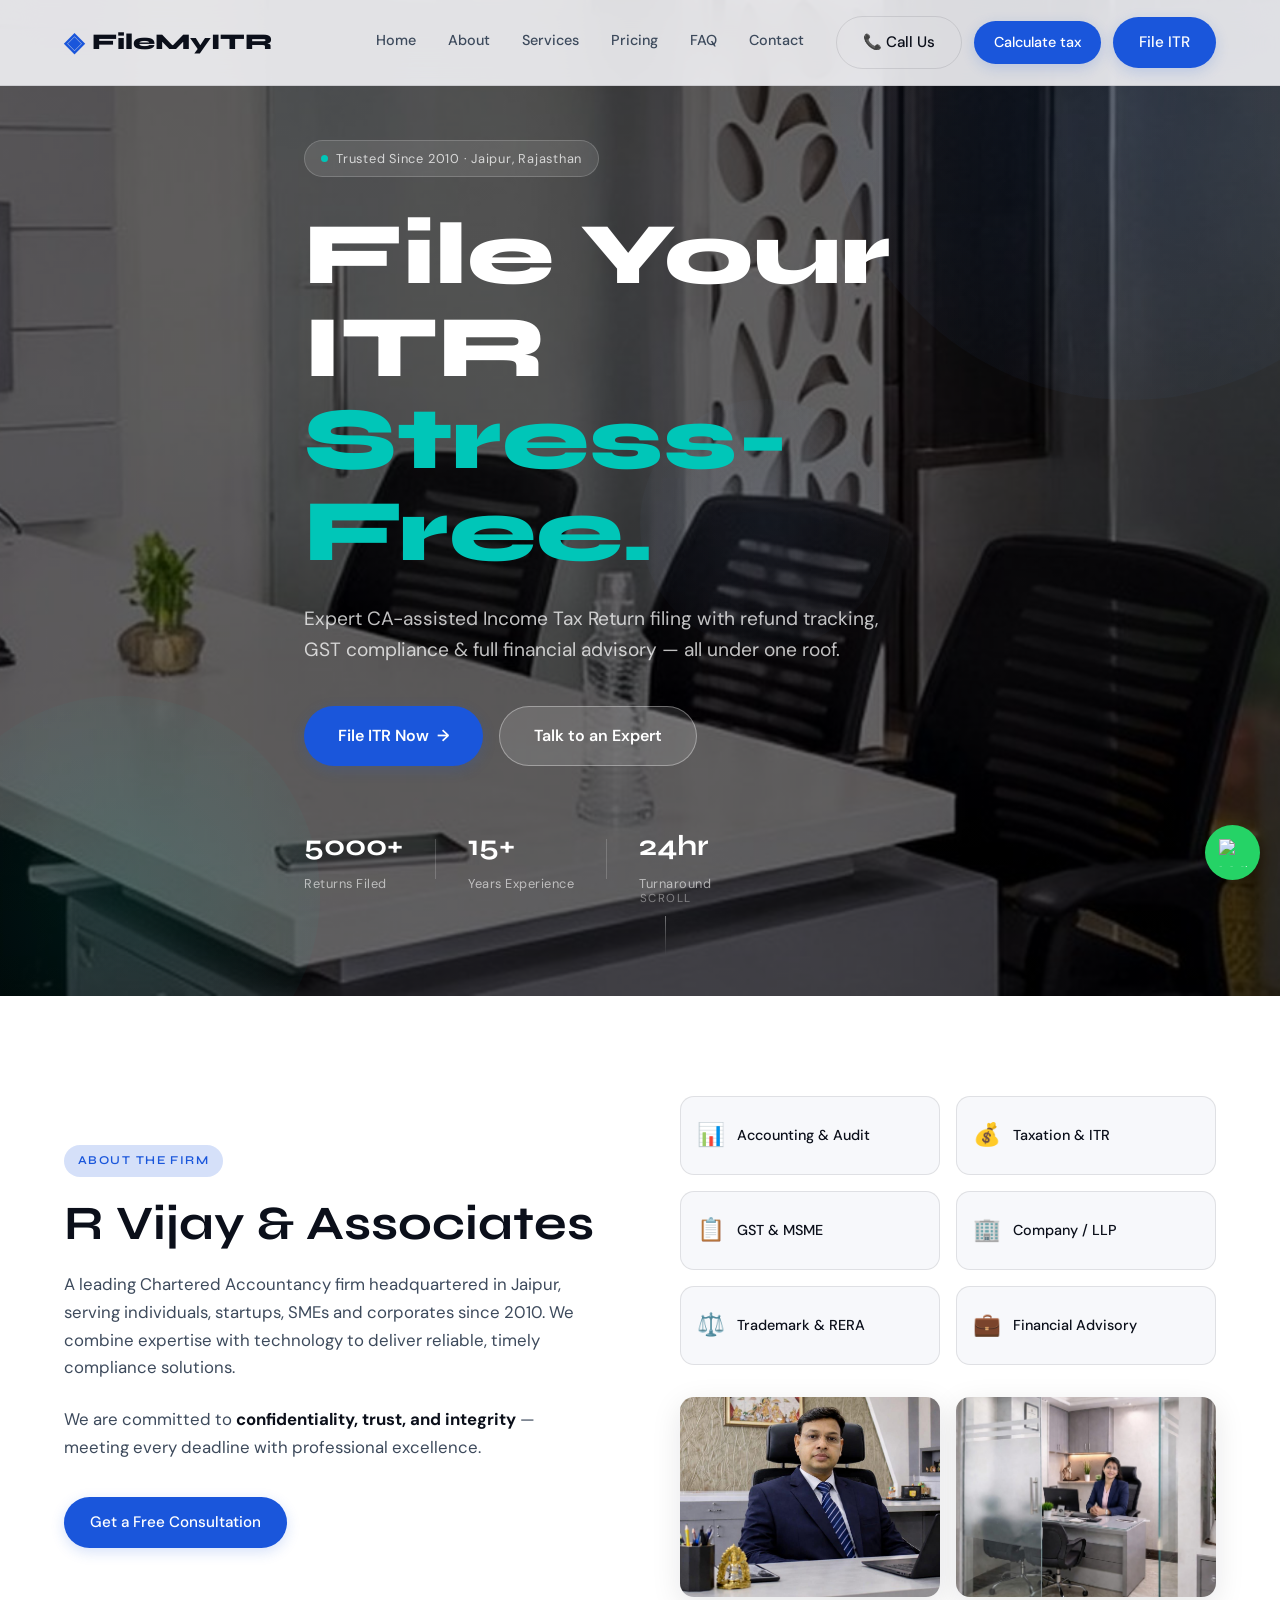
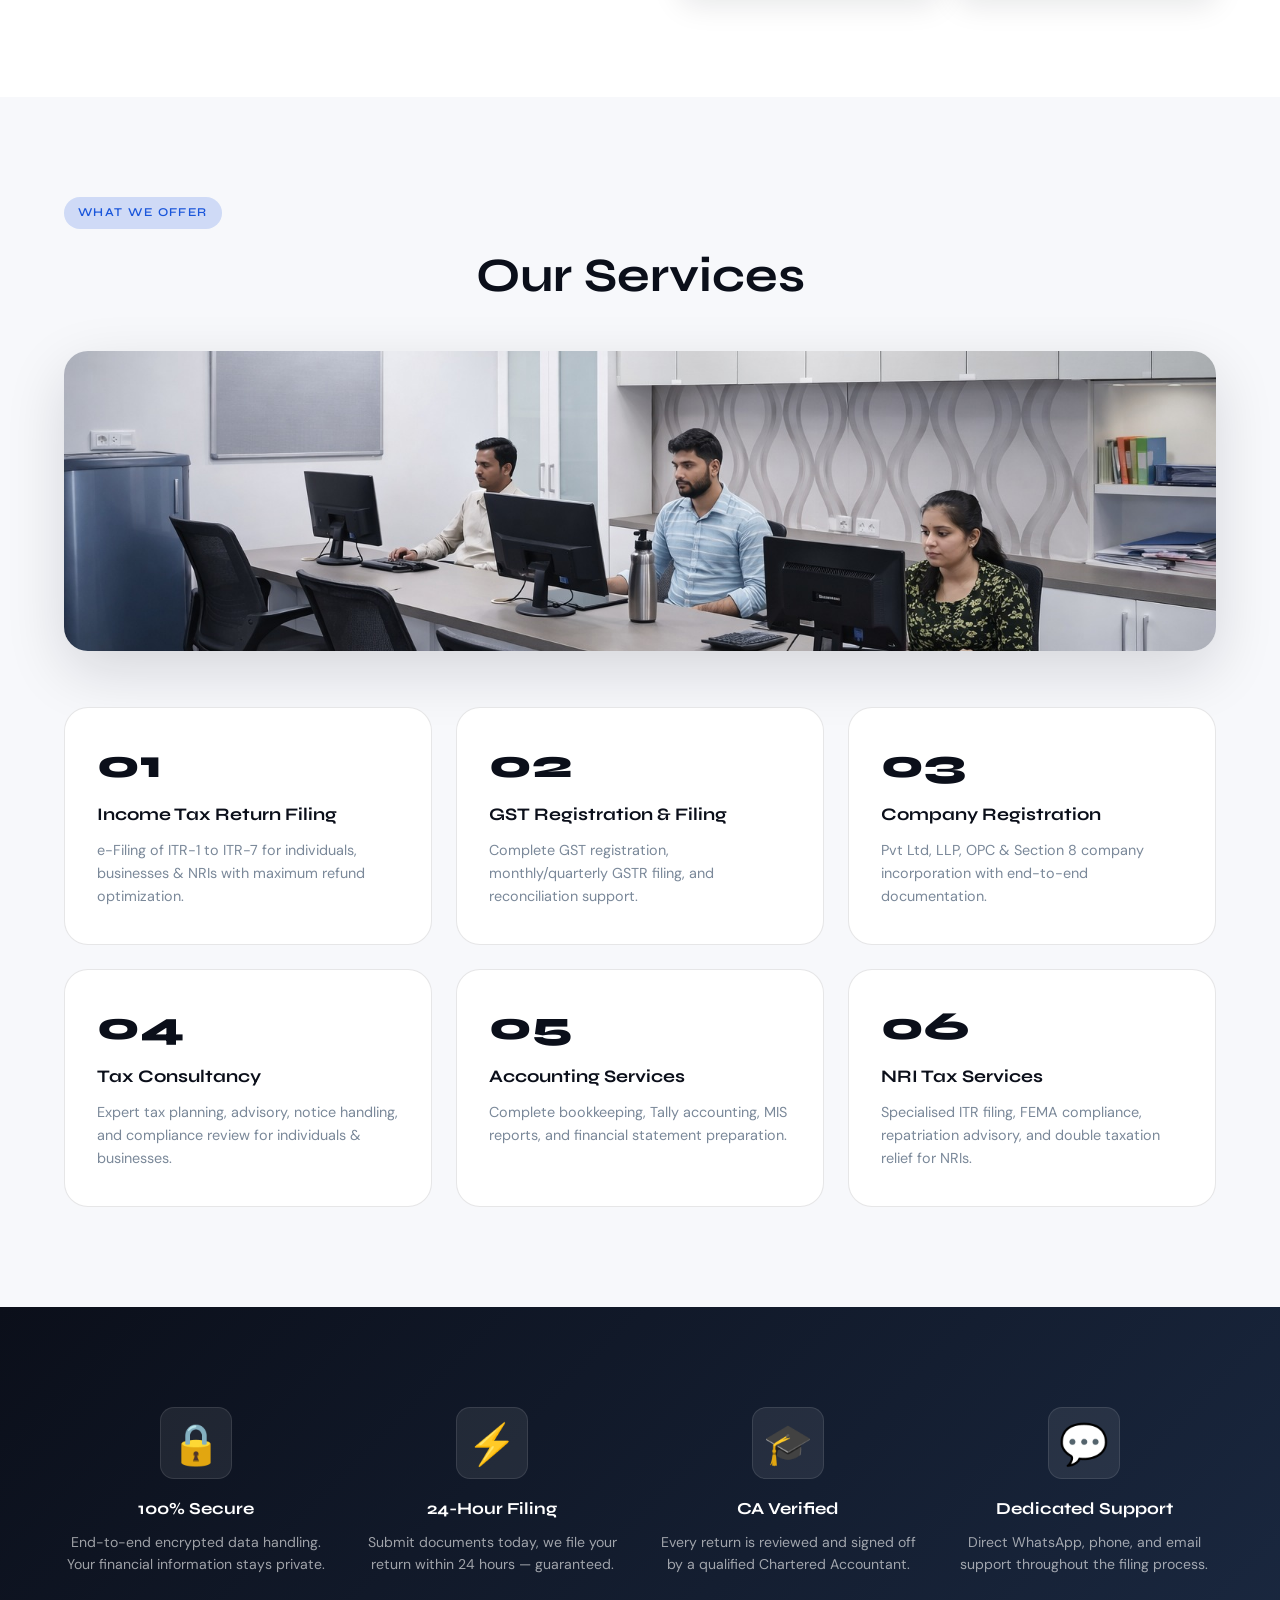
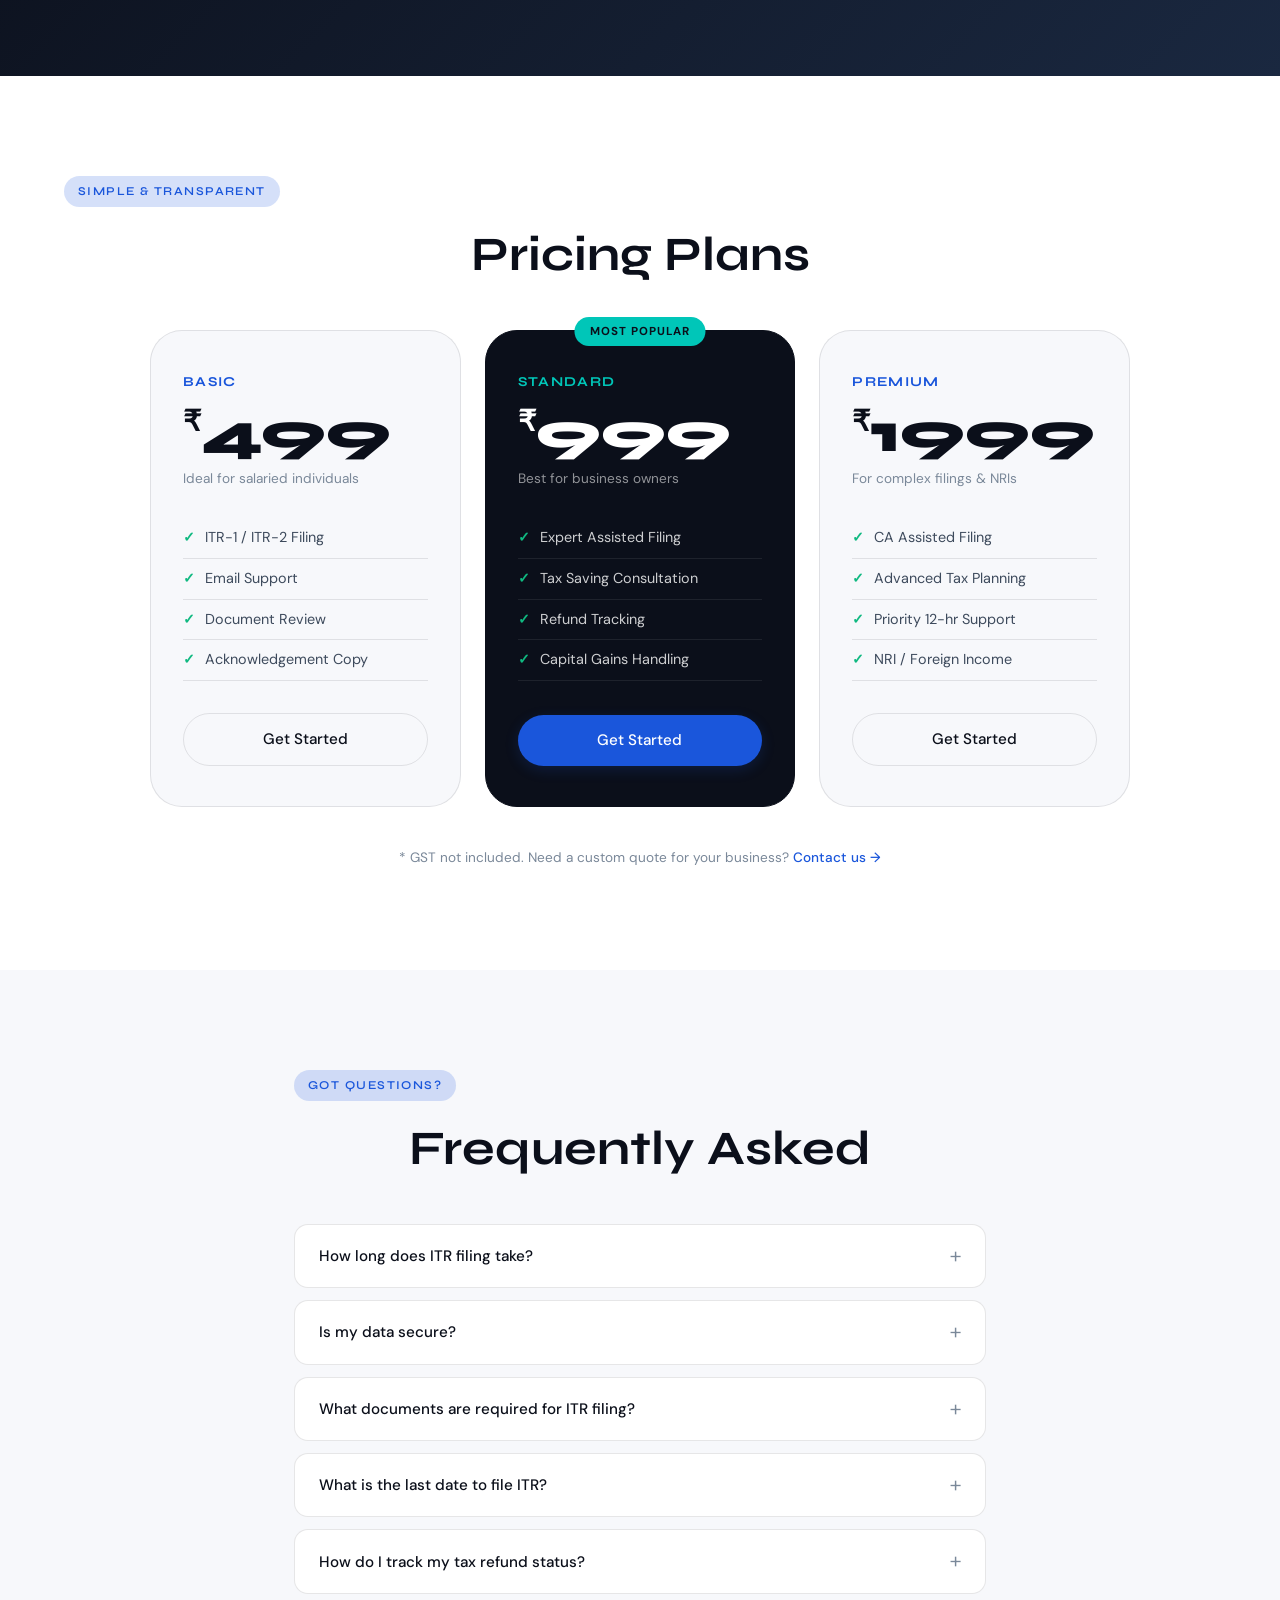
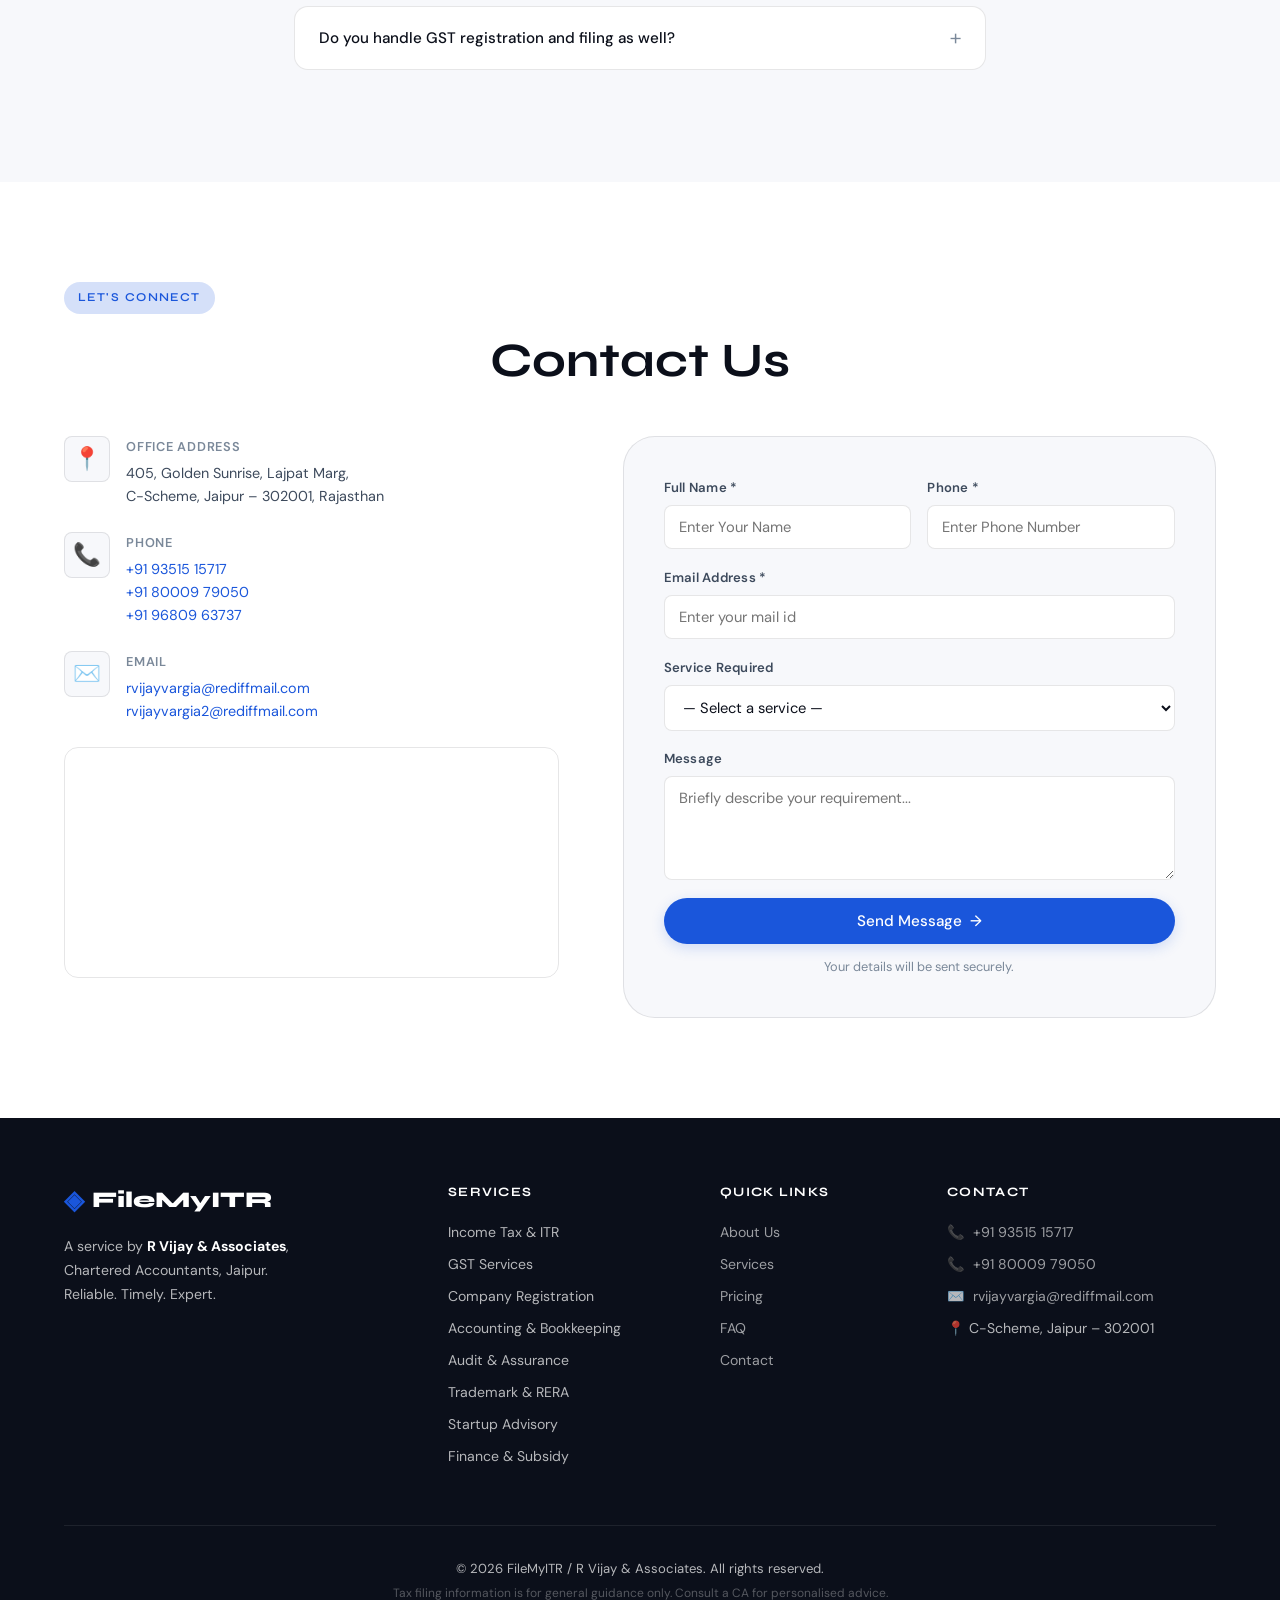
==== commit 4d621d65: "Add files via upload" ====
--- a/index.html
+++ b/index.html
@@ -1,490 +1,699 @@
-<!DOCTYPE html>
+<!doctype html>
 <html lang="en">
-<head>
-  <meta charset="UTF-8">
-  <meta name="viewport" content="width=device-width, initial-scale=1.0">
-  <title>FileMyITR — Income Tax Return Filing | R Vijay & Associates, Jaipur</title>
-  <meta name="description" content="File your Income Tax Return online quickly with CA-assisted expert help. Trusted by thousands. R Vijay & Associates, Jaipur since 2010.">
-  <meta name="keywords" content="ITR filing Jaipur, income tax return, CA Jaipur, GST filing, tax consultant Rajasthan">
-  <meta name="author" content="R Vijay & Associates">
-
-  <link rel="preconnect" href="https://fonts.googleapis.com">
-  <link rel="preconnect" href="https://fonts.gstatic.com" crossorigin>
-  <link href="https://fonts.googleapis.com/css2?family=Syne:wght@400;500;600;700;800&family=DM+Sans:ital,opsz,wght@0,9..40,300;0,9..40,400;0,9..40,500;1,9..40,300&display=swap" rel="stylesheet">
-
-  <link rel="icon" type="image/jpg" href="logoo.jpg">
-
-
-  <link rel="stylesheet" href="style.css">
-</head>
-<body>
-
-  <!-- ═══════════════ NAVBAR ═══════════════ -->
-  <header class="navbar" id="navbar">
-    <div class="container nav-inner">
-      <a href="#" class="logo">
-        <span class="logo-icon">◈</span>
-        <span>FileMyITR</span>
-      </a>
-      <nav class="nav-links" id="navLinks">
-        <a href="#about">About</a>
-        <a href="#services">Services</a>
-        <a href="#pricing">Pricing</a>
-        <a href="#faq">FAQ</a>
-        <a href="#contact">Contact</a>
-      </nav>
-      <div class="nav-right">
-        <a href="tel:+919351515717" class="btn btn-ghost">📞 Call Us</a>
-        <a href="tax.html" class="btn btn-primary btn-sm">Calculate your tax</a>
-        <a href="#contact" class="btn btn-primary">File ITR</a>
-        <button class="hamburger" id="hamburger" aria-label="Menu">
-          <span></span><span></span><span></span>
-        </button>
-      </div>
-    </div>
-  </header>
-
-  <!-- ═══════════════ HERO ═══════════════ -->
-  <section class="hero">
-    <div class="hero-bg-shapes">
-      <div class="shape shape-1"></div>
-      <div class="shape shape-2"></div>
-      <div class="shape shape-3"></div>
-    </div>
-    <div class="container hero-inner">
-      <div class="hero-badge">
-        <span class="badge-dot"></span>
-        Trusted Since 2010 · Jaipur, Rajasthan
-      </div>
-      <h1 class="hero-title">
-        File Your ITR<br>
-        <em>Stress-Free.</em>
-      </h1>
-      <p class="hero-sub">Expert CA-assisted Income Tax Return filing with refund tracking, GST compliance & full financial advisory — all under one roof.</p>
-      <div class="hero-actions">
-        <a href="#contact" class="btn btn-primary btn-lg">
-          File ITR Now
-          <span class="btn-arrow">→</span>
+  <head>
+    <!-- Basic SEO -->
+<title>FileMyITR | Income Tax Return Filing in Jaipur | CA Assisted ITR & GST Services</title>
+
+<meta name="description" content="File your Income Tax Return (ITR) online with expert Chartered Accountant support in Jaipur. Fast, secure, and affordable ITR, GST filing, company registration & tax consultancy. Trusted since 2010.">
+
+<meta name="keywords" content="ITR filing Jaipur, income tax return Jaipur, CA in Jaipur, GST filing Jaipur, tax consultant Rajasthan, online ITR India, file income tax return, GST registration Jaipur, company registration Jaipur">
+
+<meta name="author" content="R Vijay & Associates">
+
+<!-- Mobile Optimization -->
+<meta name="viewport" content="width=device-width, initial-scale=1.0">
+
+<!-- Robots (IMPORTANT) -->
+<meta name="robots" content="index, follow">
+
+<!-- Canonical URL -->
+<link rel="canonical" href="https://yourdomain.com/">
+
+<!-- Open Graph (for WhatsApp, Facebook, LinkedIn) -->
+<meta property="og:title" content="FileMyITR | Expert ITR Filing & Tax Services in Jaipur">
+<meta property="og:description" content="Get your Income Tax Return filed by professionals. Fast, secure & CA-assisted services in Jaipur.">
+<meta property="og:image" content="https://yourdomain.com/banner.jpg">
+<meta property="og:url" content="https://yourdomain.com/">
+<meta property="og:type" content="website">
+
+<!-- Twitter Card -->
+<meta name="twitter:card" content="summary_large_image">
+<meta name="twitter:title" content="FileMyITR | ITR Filing Jaipur">
+<meta name="twitter:description" content="CA-assisted ITR filing, GST & tax consultancy in Jaipur.">
+<meta name="twitter:image" content="https://yourdomain.com/banner.jpg">
+
+<!-- Theme Color -->
+<meta name="theme-color" content="#1a56db">
+
+<!-- Favicon -->
+<link rel="icon" href="logoo.jpg" type="image/jpg">
+    <meta charset="UTF-8" />
+    <meta name="viewport" content="width=device-width, initial-scale=1.0" />
+    <title>
+      FileMyITR — Income Tax Return Filing | R Vijay & Associates, Jaipur
+    </title>
+    <meta
+      name="description"
+      content="File your Income Tax Return online quickly with CA-assisted expert help. Trusted by thousands. R Vijay & Associates, Jaipur since 2010."
+    />
+    <meta
+      name="keywords"
+      content="ITR filing Jaipur, income tax return, CA Jaipur, GST filing, tax consultant Rajasthan"
+    />
+    <meta name="author" content="R Vijay & Associates" />
+
+    <link rel="preconnect" href="https://fonts.googleapis.com" />
+    <link rel="preconnect" href="https://fonts.gstatic.com" crossorigin />
+    <link
+      href="https://fonts.googleapis.com/css2?family=Syne:wght@400;500;600;700;800&family=DM+Sans:ital,opsz,wght@0,9..40,300;0,9..40,400;0,9..40,500;1,9..40,300&display=swap"
+      rel="stylesheet"
+    />
+
+    <link rel="icon" type="image/jpg" href="logoo.jpg" />
+
+    <link rel="stylesheet" href="style.css" />
+  </head>
+  <body>
+    <!-- ═══════════════ NAVBAR ═══════════════ -->
+    <header class="navbar" id="navbar">
+      <div class="container nav-inner">
+        <a href="#" class="logo">
+          <span class="logo-icon">◈</span>
+          <span>FileMyITR</span>
         </a>
-        <a href="tel:+919351515717" class="btn btn-outline btn-lg">Talk to an Expert</a>
-      </div>
-      <div class="hero-stats">
-        <div class="stat">
-          <strong>5000+</strong>
-          <span>Returns Filed</span>
-        </div>
-        <div class="stat-divider"></div>
-        <div class="stat">
-          <strong>15+</strong>
-          <span>Years Experience</span>
-        </div>
-        <div class="stat-divider"></div>
-        <div class="stat">
-          <strong>24hr</strong>
-          <span>Turnaround</span>
-        </div>
-      </div>
-    </div>
-    <div class="hero-scroll-hint">
-      <span>Scroll</span>
-      <div class="scroll-line"></div>
-    </div>
-  </section>
-
-  <!-- ═══════════════ ABOUT ═══════════════ -->
-  <section id="about" class="about section-pad">
-    <div class="container">
-      <div class="about-grid">
-        <div class="about-left">
-          <p class="label-tag">About the Firm</p>
-          <h2 class="section-heading">R Vijay &amp; Associates</h2>
-          <p class="about-desc">A leading Chartered Accountancy firm headquartered in Jaipur, serving individuals, startups, SMEs and corporates since 2010. We combine expertise with technology to deliver reliable, timely compliance solutions.</p>
-          <p class="about-desc">We are committed to <strong>confidentiality, trust, and integrity</strong> — meeting every deadline with professional excellence.</p>
-          <a href="#contact" class="btn btn-primary">Get a Free Consultation</a>
-        </div>
-
-        <div class="about-right">
-          <div class="services-grid-mini">
-            <div class="mini-card">
-              <div class="mini-icon">📊</div>
-              <span>Accounting &amp; Audit</span>
-            </div>
-            <div class="mini-card">
-              <div class="mini-icon">💰</div>
-              <span>Taxation &amp; ITR</span>
-            </div>
-            <div class="mini-card">
-              <div class="mini-icon">📋</div>
-              <span>GST &amp; MSME</span>
-            </div>
-            <div class="mini-card">
-              <div class="mini-icon">🏢</div>
-              <span>Company / LLP</span>
-            </div>
-            <div class="mini-card">
-              <div class="mini-icon">⚖️</div>
-              <span>Trademark &amp; RERA</span>
-            </div>
-            <div class="mini-card">
-              <div class="mini-icon">💼</div>
-              <span>Financial Advisory</span>
-            </div>
-          </div>
-          <!-- NEW IMAGES GALLERY -->
-          <div class="about-images" style="display: grid; grid-template-columns: 1fr 1fr; gap: 1rem; margin-top: 2rem;">
-            <img src="1stimg.jpeg" alt="About Image 1" class="about-img" style="width: 100%; height: 200px; object-fit: cover; border-radius: var(--radius-md); box-shadow: var(--shadow-md);">
-            <img src="2ndimg.jpeg" alt="About Image 2" class="about-img" style="width: 100%; height: 200px; object-fit: cover; border-radius: var(--radius-md); box-shadow: var(--shadow-md);">
-          </div>
-        </div>
-
-      </div>
-    </div>
-  </section>
-
-
-  <!-- ═══════════════ SERVICES ═══════════════ -->
-  <section id="services" class="services section-pad">
-    <div class="container">
-      <p class="label-tag text-center">What We Offer</p>
-      <h2 class="section-heading text-center">Our Services</h2>
-      <div class="services-grid">
-        <img src="3rdimg.jpeg" alt="Our Services" class="services-hero-img" style="grid-column: 1 / -1; width: 100%; height: 300px; object-fit: cover; border-radius: var(--radius-lg); box-shadow: var(--shadow-lg); margin-bottom: 2rem;">
-
-        <div class="service-card">
-          <div class="sc-number">01</div>
-          <h3>Income Tax Return Filing</h3>
-          <p>e-Filing of ITR-1 to ITR-7 for individuals, businesses &amp; NRIs with maximum refund optimization.</p>
-        </div>
-        <div class="service-card">
-          <div class="sc-number">02</div>
-          <h3>GST Registration &amp; Filing</h3>
-          <p>Complete GST registration, monthly/quarterly GSTR filing, and reconciliation support.</p>
-        </div>
-        <div class="service-card">
-          <div class="sc-number">03</div>
-          <h3>Company Registration</h3>
-          <p>Pvt Ltd, LLP, OPC &amp; Section 8 company incorporation with end-to-end documentation.</p>
-        </div>
-        <div class="service-card">
-          <div class="sc-number">04</div>
-          <h3>Tax Consultancy</h3>
-          <p>Expert tax planning, advisory, notice handling, and compliance review for individuals &amp; businesses.</p>
-        </div>
-        <div class="service-card">
-          <div class="sc-number">05</div>
-          <h3>Accounting Services</h3>
-          <p>Complete bookkeeping, Tally accounting, MIS reports, and financial statement preparation.</p>
-        </div>
-        <div class="service-card">
-          <div class="sc-number">06</div>
-          <h3>NRI Tax Services</h3>
-          <p>Specialised ITR filing, FEMA compliance, repatriation advisory, and double taxation relief for NRIs.</p>
-        </div>
-      </div>
-    </div>
-  </section>
-
-  <!-- ═══════════════ WHY US ═══════════════ -->
-  <section class="why-us section-pad">
-    <div class="container">
-      <div class="why-grid">
-        <div class="why-item">
-          <div class="why-icon">🔒</div>
-          <h4>100% Secure</h4>
-          <p>End-to-end encrypted data handling. Your financial information stays private.</p>
-        </div>
-        <div class="why-item">
-          <div class="why-icon">⚡</div>
-          <h4>24-Hour Filing</h4>
-          <p>Submit documents today, we file your return within 24 hours — guaranteed.</p>
-        </div>
-        <div class="why-item">
-          <div class="why-icon">🎓</div>
-          <h4>CA Verified</h4>
-          <p>Every return is reviewed and signed off by a qualified Chartered Accountant.</p>
-        </div>
-        <div class="why-item">
-          <div class="why-icon">💬</div>
-          <h4>Dedicated Support</h4>
-          <p>Direct WhatsApp, phone, and email support throughout the filing process.</p>
-        </div>
-      </div>
-    </div>
-  </section>
-
-  <!-- ═══════════════ PRICING ═══════════════ -->
-  <section id="pricing" class="pricing section-pad">
-    <div class="container">
-      <p class="label-tag text-center">Simple & Transparent</p>
-      <h2 class="section-heading text-center">Pricing Plans</h2>
-      <div class="pricing-grid">
-
-        <div class="price-card">
-          <div class="plan-label">Basic</div>
-          <div class="plan-price">
-            <span class="currency">₹</span>499
-          </div>
-          <p class="plan-tagline">Ideal for salaried individuals</p>
-          <ul class="plan-features">
-            <li><span class="check">✓</span> ITR-1 / ITR-2 Filing</li>
-            <li><span class="check">✓</span> Email Support</li>
-            <li><span class="check">✓</span> Document Review</li>
-            <li><span class="check">✓</span> Acknowledgement Copy</li>
-          </ul>
-          <a href="#contact" class="btn btn-outline-dark btn-full">Get Started</a>
-        </div>
-
-        <div class="price-card price-card--featured">
-          <div class="featured-badge">Most Popular</div>
-          <div class="plan-label">Standard</div>
-          <div class="plan-price">
-            <span class="currency">₹</span>999
-          </div>
-          <p class="plan-tagline">Best for business owners</p>
-          <ul class="plan-features">
-            <li><span class="check">✓</span> Expert Assisted Filing</li>
-            <li><span class="check">✓</span> Tax Saving Consultation</li>
-            <li><span class="check">✓</span> Refund Tracking</li>
-            <li><span class="check">✓</span> Capital Gains Handling</li>
-          </ul>
-          <a href="#contact" class="btn btn-primary btn-full">Get Started</a>
-        </div>
-
-        <div class="price-card">
-          <div class="plan-label">Premium</div>
-          <div class="plan-price">
-            <span class="currency">₹</span>1999
-          </div>
-          <p class="plan-tagline">For complex filings & NRIs</p>
-          <ul class="plan-features">
-            <li><span class="check">✓</span> CA Assisted Filing</li>
-            <li><span class="check">✓</span> Advanced Tax Planning</li>
-            <li><span class="check">✓</span> Priority 12-hr Support</li>
-            <li><span class="check">✓</span> NRI / Foreign Income</li>
-          </ul>
-          <a href="#contact" class="btn btn-outline-dark btn-full">Get Started</a>
-        </div>
-
-      </div>
-      <p class="pricing-note">* GST not included. Need a custom quote for your business? <a href="#contact">Contact us →</a></p>
-    </div>
-  </section>
-
-  <!-- ═══════════════ FAQ ═══════════════ -->
-  <section id="faq" class="faq section-pad">
-    <div class="container faq-container">
-      <p class="label-tag text-center">Got Questions?</p>
-      <h2 class="section-heading text-center">Frequently Asked</h2>
-
-      <div class="faq-list">
-        <div class="faq-item">
-          <button class="faq-q" aria-expanded="false">
-            <span>How long does ITR filing take?</span>
-            <span class="faq-icon">+</span>
+<nav class="nav-links" id="navLinks">
+        <a href="index.html">Home</a>
+        <a href="about.html">About</a>
+          <a href="./servicess.html">Services</a>
+          <a href="pricing.html">Pricing</a>
+          <a href="#faq">FAQ</a>
+          <a href="#contact">Contact</a>
+        </nav>
+        <div class="nav-right">
+          <a href="tel:+919351515717" class="btn btn-ghost">📞 Call Us</a>
+          <a href="tax.html" class="btn btn-primary btn-sm">Calculate tax</a>
+          <a href="#contact" class="btn btn-primary">File ITR</a>
+          <button class="hamburger" id="hamburger" aria-label="Menu">
+            <span></span><span></span><span></span>
           </button>
-          <div class="faq-a">
-            <p>Usually within 24 hours after all documents are submitted. For complex cases (business income, capital gains, NRI), it may take up to 48 hours.</p>
-          </div>
-        </div>
-        <div class="faq-item">
-          <button class="faq-q" aria-expanded="false">
-            <span>Is my data secure?</span>
-            <span class="faq-icon">+</span>
-          </button>
-          <div class="faq-a">
-            <p>Yes. We use encrypted systems to store and transmit your documents. Your data is never shared with third parties and is deleted after filing is complete.</p>
-          </div>
-        </div>
-        <div class="faq-item">
-          <button class="faq-q" aria-expanded="false">
-            <span>What documents are required for ITR filing?</span>
-            <span class="faq-icon">+</span>
-          </button>
-          <div class="faq-a">
-            <p>PAN Card, Aadhaar Card, Form 16 (for salaried), Bank statements, Investment proofs for deductions (80C, 80D etc.), and previous year ITR if applicable. We'll send you a detailed checklist once you sign up.</p>
-          </div>
-        </div>
-        <div class="faq-item">
-          <button class="faq-q" aria-expanded="false">
-            <span>What is the last date to file ITR?</span>
-            <span class="faq-icon">+</span>
-          </button>
-          <div class="faq-a">
-            <p><strong>July 31st</strong> for individuals (non-audit cases). Belated returns can be filed until <strong>March 31st</strong> of the next assessment year with applicable late filing fees under Section 234F.</p>
-          </div>
-        </div>
-        <div class="faq-item">
-          <button class="faq-q" aria-expanded="false">
-            <span>How do I track my tax refund status?</span>
-            <span class="faq-icon">+</span>
-          </button>
-          <div class="faq-a">
-            <p>Visit <strong>incometax.gov.in</strong> → Login with PAN → My Account → Refund/Demand Status. You'll see the processing status and expected credit date. We also proactively update you on your refund status.</p>
-          </div>
-        </div>
-        <div class="faq-item">
-          <button class="faq-q" aria-expanded="false">
-            <span>Do you handle GST registration and filing as well?</span>
-            <span class="faq-icon">+</span>
-          </button>
-          <div class="faq-a">
-            <p>Yes! We provide complete GST services — new registration, GSTR-1, GSTR-3B filing, annual returns, and GST audit support. Contact us for a bundled ITR + GST package.</p>
-          </div>
-        </div>
-      </div>
-    </div>
-  </section>
-
-  <!-- ═══════════════ CONTACT ═══════════════ -->
-  <section id="contact" class="contact section-pad">
-    <div class="container">
-      <p class="label-tag text-center">Let's Connect</p>
-      <h2 class="section-heading text-center">Contact Us</h2>
-      <div class="contact-grid">
-
-        <div class="contact-info">
-          <div class="info-block">
-            <div class="info-icon">📍</div>
-            <div>
-              <strong>Office Address</strong>
-              <p>405, Golden Sunrise, Lajpat Marg,<br>C-Scheme, Jaipur – 302001, Rajasthan</p>
-            </div>
-          </div>
-          <div class="info-block">
-            <div class="info-icon">📞</div>
-            <div>
-              <strong>Phone</strong>
+        </div>
+      </div>
+    </header>
+
+    <!-- ═══════════════ HERO ═══════════════ -->
+    <section class="hero">
+      <div class="hero-bg-shapes">
+        <div class="shape shape-1"></div>
+        <div class="shape shape-2"></div>
+        <div class="shape shape-3"></div>
+      </div>
+      <div class="container hero-inner">
+        <div class="hero-badge">
+          <span class="badge-dot"></span>
+          Trusted Since 2010 · Jaipur, Rajasthan
+        </div>
+        <h1 class="hero-title">
+          File Your ITR<br />
+          <em>Stress-Free.</em>
+        </h1>
+        <p class="hero-sub">
+          Expert CA-assisted Income Tax Return filing with refund tracking, GST
+          compliance & full financial advisory — all under one roof.
+        </p>
+        <div class="hero-actions">
+          <a href="#contact" class="btn btn-primary btn-lg">
+            File ITR Now
+            <span class="btn-arrow">→</span>
+          </a>
+          <a href="tel:+919351515717" class="btn btn-outline btn-lg"
+            >Talk to an Expert</a
+          >
+        </div>
+        <div class="hero-stats">
+          <div class="stat">
+            <strong>5000+</strong>
+            <span>Returns Filed</span>
+          </div>
+          <div class="stat-divider"></div>
+          <div class="stat">
+            <strong>15+</strong>
+            <span>Years Experience</span>
+          </div>
+          <div class="stat-divider"></div>
+          <div class="stat">
+            <strong>24hr</strong>
+            <span>Turnaround</span>
+          </div>
+        </div>
+      </div>
+      <div class="hero-scroll-hint">
+        <span>Scroll</span>
+        <div class="scroll-line"></div>
+      </div>
+    </section>
+
+    <!-- ═══════════════ ABOUT ═══════════════ -->
+    <section id="about" class="about section-pad">
+      <div class="container">
+        <div class="about-grid">
+          <div class="about-left">
+            <p class="label-tag">About the Firm</p>
+            <h2 class="section-heading">R Vijay &amp; Associates</h2>
+            <p class="about-desc">
+              A leading Chartered Accountancy firm headquartered in Jaipur,
+              serving individuals, startups, SMEs and corporates since 2010. We
+              combine expertise with technology to deliver reliable, timely
+              compliance solutions.
+            </p>
+            <p class="about-desc">
+              We are committed to
+              <strong>confidentiality, trust, and integrity</strong> — meeting
+              every deadline with professional excellence.
+            </p>
+            <a href="#contact" class="btn btn-primary"
+              >Get a Free Consultation</a
+            >
+          </div>
+
+          <div class="about-right">
+            <div class="services-grid-mini">
+              <div class="mini-card">
+                <div class="mini-icon">📊</div>
+                <span>Accounting &amp; Audit</span>
+              </div>
+              <div class="mini-card">
+                <div class="mini-icon">💰</div>
+                <span>Taxation &amp; ITR</span>
+              </div>
+              <div class="mini-card">
+                <div class="mini-icon">📋</div>
+                <span>GST &amp; MSME</span>
+              </div>
+              <div class="mini-card">
+                <div class="mini-icon">🏢</div>
+                <span>Company / LLP</span>
+              </div>
+              <div class="mini-card">
+                <div class="mini-icon">⚖️</div>
+                <span>Trademark &amp; RERA</span>
+              </div>
+              <div class="mini-card">
+                <div class="mini-icon">💼</div>
+                <span>Financial Advisory</span>
+              </div>
+            </div>
+            <!-- NEW IMAGES GALLERY -->
+            <div
+              class="about-images"
+              style="
+                display: grid;
+                grid-template-columns: 1fr 1fr;
+                gap: 1rem;
+                margin-top: 2rem;
+              "
+            >
+              <img
+                src="1stimg.jpeg"
+                alt="About Image 1"
+                class="about-img"
+                style="
+                  width: 100%;
+                  height: 200px;
+                  object-fit: cover;
+                  border-radius: var(--radius-md);
+                  box-shadow: var(--shadow-md);
+                "
+              />
+              <img
+                src="2ndimg.jpeg"
+                alt="About Image 2"
+                class="about-img"
+                style="
+                  width: 100%;
+                  height: 200px;
+                  object-fit: cover;
+                  border-radius: var(--radius-md);
+                  box-shadow: var(--shadow-md);
+                "
+              />
+            </div>
+          </div>
+        </div>
+      </div>
+    </section>
+
+    <!-- ═══════════════ SERVICES ═══════════════ -->
+    <section id="services" class="services section-pad">
+      <div class="container">
+        <p class="label-tag text-center">What We Offer</p>
+        <h2 class="section-heading text-center">Our Services</h2>
+        <div class="services-grid">
+          <img
+            src="3rdimg.jpeg"
+            alt="Our Services"
+            class="services-hero-img"
+            style="
+              grid-column: 1 / -1;
+              width: 100%;
+              height: 300px;
+              object-fit: cover;
+              border-radius: var(--radius-lg);
+              box-shadow: var(--shadow-lg);
+              margin-bottom: 2rem;
+            "
+          />
+
+          <div class="service-card">
+            <div class="sc-number">01</div>
+            <h3>Income Tax Return Filing</h3>
+            <p>
+              e-Filing of ITR-1 to ITR-7 for individuals, businesses &amp; NRIs
+              with maximum refund optimization.
+            </p>
+          </div>
+          <div class="service-card">
+            <div class="sc-number">02</div>
+            <h3>GST Registration &amp; Filing</h3>
+            <p>
+              Complete GST registration, monthly/quarterly GSTR filing, and
+              reconciliation support.
+            </p>
+          </div>
+          <div class="service-card">
+            <div class="sc-number">03</div>
+            <h3>Company Registration</h3>
+            <p>
+              Pvt Ltd, LLP, OPC &amp; Section 8 company incorporation with
+              end-to-end documentation.
+            </p>
+          </div>
+          <div class="service-card">
+            <div class="sc-number">04</div>
+            <h3>Tax Consultancy</h3>
+            <p>
+              Expert tax planning, advisory, notice handling, and compliance
+              review for individuals &amp; businesses.
+            </p>
+          </div>
+          <div class="service-card">
+            <div class="sc-number">05</div>
+            <h3>Accounting Services</h3>
+            <p>
+              Complete bookkeeping, Tally accounting, MIS reports, and financial
+              statement preparation.
+            </p>
+          </div>
+          <div class="service-card">
+            <div class="sc-number">06</div>
+            <h3>NRI Tax Services</h3>
+            <p>
+              Specialised ITR filing, FEMA compliance, repatriation advisory,
+              and double taxation relief for NRIs.
+            </p>
+          </div>
+        </div>
+      </div>
+    </section>
+
+    <!-- ═══════════════ WHY US ═══════════════ -->
+    <section class="why-us section-pad">
+      <div class="container">
+        <div class="why-grid">
+          <div class="why-item">
+            <div class="why-icon">🔒</div>
+            <h4>100% Secure</h4>
+            <p>
+              End-to-end encrypted data handling. Your financial information
+              stays private.
+            </p>
+          </div>
+          <div class="why-item">
+            <div class="why-icon">⚡</div>
+            <h4>24-Hour Filing</h4>
+            <p>
+              Submit documents today, we file your return within 24 hours —
+              guaranteed.
+            </p>
+          </div>
+          <div class="why-item">
+            <div class="why-icon">🎓</div>
+            <h4>CA Verified</h4>
+            <p>
+              Every return is reviewed and signed off by a qualified Chartered
+              Accountant.
+            </p>
+          </div>
+          <div class="why-item">
+            <div class="why-icon">💬</div>
+            <h4>Dedicated Support</h4>
+            <p>
+              Direct WhatsApp, phone, and email support throughout the filing
+              process.
+            </p>
+          </div>
+        </div>
+      </div>
+    </section>
+
+    <!-- ═══════════════ PRICING ═══════════════ -->
+    <section id="pricing" class="pricing section-pad">
+      <div class="container">
+        <p class="label-tag text-center">Simple & Transparent</p>
+        <h2 class="section-heading text-center">Pricing Plans</h2>
+        <div class="pricing-grid">
+          <div class="price-card">
+            <div class="plan-label">Basic</div>
+            <div class="plan-price"><span class="currency">₹</span>499</div>
+            <p class="plan-tagline">Ideal for salaried individuals</p>
+            <ul class="plan-features">
+              <li><span class="check">✓</span> ITR-1 / ITR-2 Filing</li>
+              <li><span class="check">✓</span> Email Support</li>
+              <li><span class="check">✓</span> Document Review</li>
+              <li><span class="check">✓</span> Acknowledgement Copy</li>
+            </ul>
+            <a href="#contact" class="btn btn-outline-dark btn-full"
+              >Get Started</a
+            >
+          </div>
+
+          <div class="price-card price-card--featured">
+            <div class="featured-badge">Most Popular</div>
+            <div class="plan-label">Standard</div>
+            <div class="plan-price"><span class="currency">₹</span>999</div>
+            <p class="plan-tagline">Best for business owners</p>
+            <ul class="plan-features">
+              <li><span class="check">✓</span> Expert Assisted Filing</li>
+              <li><span class="check">✓</span> Tax Saving Consultation</li>
+              <li><span class="check">✓</span> Refund Tracking</li>
+              <li><span class="check">✓</span> Capital Gains Handling</li>
+            </ul>
+            <a href="#contact" class="btn btn-primary btn-full">Get Started</a>
+          </div>
+
+          <div class="price-card">
+            <div class="plan-label">Premium</div>
+            <div class="plan-price"><span class="currency">₹</span>1999</div>
+            <p class="plan-tagline">For complex filings & NRIs</p>
+            <ul class="plan-features">
+              <li><span class="check">✓</span> CA Assisted Filing</li>
+              <li><span class="check">✓</span> Advanced Tax Planning</li>
+              <li><span class="check">✓</span> Priority 12-hr Support</li>
+              <li><span class="check">✓</span> NRI / Foreign Income</li>
+            </ul>
+            <a href="#contact" class="btn btn-outline-dark btn-full"
+              >Get Started</a
+            >
+          </div>
+        </div>
+        <p class="pricing-note">
+          * GST not included. Need a custom quote for your business?
+          <a href="#contact">Contact us →</a>
+        </p>
+      </div>
+    </section>
+
+    <!-- ═══════════════ FAQ ═══════════════ -->
+    <section id="faq" class="faq section-pad">
+      <div class="container faq-container">
+        <p class="label-tag text-center">Got Questions?</p>
+        <h2 class="section-heading text-center">Frequently Asked</h2>
+
+        <div class="faq-list">
+          <div class="faq-item">
+            <button class="faq-q" aria-expanded="false">
+              <span>How long does ITR filing take?</span>
+              <span class="faq-icon">+</span>
+            </button>
+            <div class="faq-a">
               <p>
-                <a href="tel:+919351515717">+91 93515 15717</a><br>
-                <a href="tel:+918000979050">+91 80009 79050</a><br>
-                <a href="tel:+919680963737">+91 96809 63737</a>
+                Usually within 24 hours after all documents are submitted. For
+                complex cases (business income, capital gains, NRI), it may take
+                up to 48 hours.
               </p>
             </div>
           </div>
-          <div class="info-block">
-            <div class="info-icon">✉️</div>
-            <div>
-              <strong>Email</strong>
+          <div class="faq-item">
+            <button class="faq-q" aria-expanded="false">
+              <span>Is my data secure?</span>
+              <span class="faq-icon">+</span>
+            </button>
+            <div class="faq-a">
               <p>
-                <a href="mailto:rvijayvargia@rediffmail.com">rvijayvargia@rediffmail.com</a><br>
-                <a href="mailto:rvijayvargia2@rediffmail.com">rvijayvargia2@rediffmail.com</a>
+                Yes. We use encrypted systems to store and transmit your
+                documents. Your data is never shared with third parties and is
+                deleted after filing is complete.
               </p>
             </div>
           </div>
-          <div class="map-wrap">
-            <iframe
-              src="https://www.google.com/maps/embed?pb=!1m18!1m12!1m3!1d3559.12!2d75.8065!3d26.9124!2m3!1f0!2f0!3f0!3m2!1i1024!2i768!4f13.1!3m3!1m2!1s0x396db44901!2sC-Scheme%2C+Jaipur!5e0!3m2!1sen!2sin!4v1727820000000"
-              width="100%" height="220" style="border:0; border-radius:12px;" allowfullscreen loading="lazy"
-              referrerpolicy="no-referrer-when-downgrade" title="Office Location">
-            </iframe>
-          </div>
-        </div>
-
-        <div class="contact-form-wrap">
-  <form action="send.php" method="POST" id="contactForm">
-
-  <div class="form-row">
-    <div class="field">
-      <label for="name">Full Name *</label>
-      <input type="text" id="name" name="name" placeholder="Enter Your Name" required>
-    </div>
-
-    <div class="field">
-      <label for="phone">Phone *</label>
-      <input type="tel" id="phone" name="phone" placeholder="Enter Phone Number" required>
-    </div>
-  </div>
-
-  <div class="field">
-    <label for="email">Email Address *</label>
-    <input type="email" id="email" name="email" placeholder="Enter your mail id" required>
-  </div>
-
-  <div class="field">
-    <label for="service">Service Required</label>
-    <select id="service" name="service">
-      <option value="">— Select a service —</option>
-      <option>ITR Filing</option>
-      <option>GST Registration / Filing</option>
-      <option>Company / LLP Registration</option>
-      <option>Tax Consultancy</option>
-      <option>Accounting Services</option>
-      <option>NRI Services</option>
-      <option>Other</option>
-    </select>
-  </div>
-
-  <div class="field">
-    <label for="message">Message</label>
-    <textarea id="message" name="message" rows="4" placeholder="Briefly describe your requirement..."></textarea>
-  </div>
-
-  <button type="submit" class="btn btn-primary btn-full" id="submitBtn">
-    Send Message <span class="btn-arrow">→</span>
-  </button>
-
-  <p class="form-note">
-    Your details will be sent securely.
-  </p>
-
-</form>
-</div>
-
-      </div>
-    </div>
-  </section>
-
-  <!-- ═══════════════ FOOTER ═══════════════ -->
-  <footer class="footer">
-    <div class="container">
-      <div class="footer-grid">
-        <div class="footer-brand">
-          <div class="logo footer-logo">
-            <span class="logo-icon">◈</span>
-            <span>FileMyITR</span>
-          </div>
-          <p>A service by <strong>R Vijay &amp; Associates</strong>, Chartered Accountants, Jaipur. Reliable. Timely. Expert.</p>
-        </div>
-        <div class="footer-col">
-          <h5>Services</h5>
-          <ul>
-            <li>Income Tax &amp; ITR</li>
-            <li>GST Services</li>
-            <li>Company Registration</li>
-            <li>Accounting &amp; Bookkeeping</li>
-            <li>Audit &amp; Assurance</li>
-            <li>Trademark &amp; RERA</li>
-            <li>Startup Advisory</li>
-            <li>Finance &amp; Subsidy</li>
-          </ul>
-        </div>
-        <div class="footer-col">
-          <h5>Quick Links</h5>
-          <ul>
-            <li><a href="#about">About Us</a></li>
-            <li><a href="#services">Services</a></li>
-            <li><a href="#pricing">Pricing</a></li>
-            <li><a href="#faq">FAQ</a></li>
-            <li><a href="#contact">Contact</a></li>
-          </ul>
-        </div>
-        <div class="footer-col">
-          <h5>Contact</h5>
-          <ul class="footer-contact">
-            <li>📞 <a href="tel:+919351515717">+91 93515 15717</a></li>
-            <li>📞 <a href="tel:+918000979050">+91 80009 79050</a></li>
-            <li>✉️ <a href="mailto:rvijayvargia@rediffmail.com">rvijayvargia@rediffmail.com</a></li>
-            <li>📍 C-Scheme, Jaipur – 302001</li>
-          </ul>
-        </div>
-      </div>
-      <div class="footer-bottom">
-        <p>© 2026 FileMyITR / R Vijay &amp; Associates. All rights reserved.</p>
-        <p class="footer-disclaimer">Tax filing information is for general guidance only. Consult a CA for personalised advice.</p>
-      </div>
-    </div>
-  </footer>
-
-  <script src="script.js"></script>
-</body>
-</html>+          <div class="faq-item">
+            <button class="faq-q" aria-expanded="false">
+              <span>What documents are required for ITR filing?</span>
+              <span class="faq-icon">+</span>
+            </button>
+            <div class="faq-a">
+              <p>
+                PAN Card, Aadhaar Card, Form 16 (for salaried), Bank statements,
+                Investment proofs for deductions (80C, 80D etc.), and previous
+                year ITR if applicable. We'll send you a detailed checklist once
+                you sign up.
+              </p>
+            </div>
+          </div>
+          <div class="faq-item">
+            <button class="faq-q" aria-expanded="false">
+              <span>What is the last date to file ITR?</span>
+              <span class="faq-icon">+</span>
+            </button>
+            <div class="faq-a">
+              <p>
+                <strong>July 31st</strong> for individuals (non-audit cases).
+                Belated returns can be filed until
+                <strong>March 31st</strong> of the next assessment year with
+                applicable late filing fees under Section 234F.
+              </p>
+            </div>
+          </div>
+          <div class="faq-item">
+            <button class="faq-q" aria-expanded="false">
+              <span>How do I track my tax refund status?</span>
+              <span class="faq-icon">+</span>
+            </button>
+            <div class="faq-a">
+              <p>
+                Visit <strong>incometax.gov.in</strong> → Login with PAN → My
+                Account → Refund/Demand Status. You'll see the processing status
+                and expected credit date. We also proactively update you on your
+                refund status.
+              </p>
+            </div>
+          </div>
+          <div class="faq-item">
+            <button class="faq-q" aria-expanded="false">
+              <span>Do you handle GST registration and filing as well?</span>
+              <span class="faq-icon">+</span>
+            </button>
+            <div class="faq-a">
+              <p>
+                Yes! We provide complete GST services — new registration,
+                GSTR-1, GSTR-3B filing, annual returns, and GST audit support.
+                Contact us for a bundled ITR + GST package.
+              </p>
+            </div>
+          </div>
+        </div>
+      </div>
+    </section>
+
+    <!-- ═══════════════ CONTACT ═══════════════ -->
+    <section id="contact" class="contact section-pad">
+      <div class="container">
+        <p class="label-tag text-center">Let's Connect</p>
+        <h2 class="section-heading text-center">Contact Us</h2>
+        <div class="contact-grid">
+          <div class="contact-info">
+            <div class="info-block">
+              <div class="info-icon">📍</div>
+              <div>
+                <strong>Office Address</strong>
+                <p>
+                  405, Golden Sunrise, Lajpat Marg,<br />C-Scheme, Jaipur –
+                  302001, Rajasthan
+                </p>
+              </div>
+            </div>
+            <div class="info-block">
+              <div class="info-icon">📞</div>
+              <div>
+                <strong>Phone</strong>
+                <p>
+                  <a href="tel:+919351515717">+91 93515 15717</a><br />
+                  <a href="tel:+918000979050">+91 80009 79050</a><br />
+                  <a href="tel:+919680963737">+91 96809 63737</a>
+                </p>
+              </div>
+            </div>
+            <div class="info-block">
+              <div class="info-icon">✉️</div>
+              <div>
+                <strong>Email</strong>
+                <p>
+                  <a href="mailto:rvijayvargia@rediffmail.com"
+                    >rvijayvargia@rediffmail.com</a
+                  ><br />
+                  <a href="mailto:rvijayvargia2@rediffmail.com"
+                    >rvijayvargia2@rediffmail.com</a
+                  >
+                </p>
+              </div>
+            </div>
+            <div class="map-wrap">
+              <iframe
+                src="https://www.google.com/maps/embed?pb=!1m18!1m12!1m3!1d3559.12!2d75.8065!3d26.9124!2m3!1f0!2f0!3f0!3m2!1i1024!2i768!4f13.1!3m3!1m2!1s0x396db44901!2sC-Scheme%2C+Jaipur!5e0!3m2!1sen!2sin!4v1727820000000"
+                width="100%"
+                height="220"
+                style="border: 0; border-radius: 12px"
+                allowfullscreen
+                loading="lazy"
+                referrerpolicy="no-referrer-when-downgrade"
+                title="Office Location"
+              >
+              </iframe>
+            </div>
+          </div>
+
+          <div class="contact-form-wrap">
+            <form action="send.php" method="POST" id="contactForm">
+              <div class="form-row">
+                <div class="field">
+                  <label for="name">Full Name *</label>
+                  <input
+                    type="text"
+                    id="name"
+                    name="name"
+                    placeholder="Enter Your Name"
+                    required
+                  />
+                </div>
+
+                <div class="field">
+                  <label for="phone">Phone *</label>
+                  <input
+                    type="tel"
+                    id="phone"
+                    name="phone"
+                    placeholder="Enter Phone Number"
+                    required
+                  />
+                </div>
+              </div>
+
+              <div class="field">
+                <label for="email">Email Address *</label>
+                <input
+                  type="email"
+                  id="email"
+                  name="email"
+                  placeholder="Enter your mail id"
+                  required
+                />
+              </div>
+
+              <div class="field">
+                <label for="service">Service Required</label>
+                <select id="service" name="service">
+                  <option value="">— Select a service —</option>
+                  <option>ITR Filing</option>
+                  <option>GST Registration / Filing</option>
+                  <option>Company / LLP Registration</option>
+                  <option>Tax Consultancy</option>
+                  <option>Accounting Services</option>
+                  <option>NRI Services</option>
+                  <option>Other</option>
+                </select>
+              </div>
+
+              <div class="field">
+                <label for="message">Message</label>
+                <textarea
+                  id="message"
+                  name="message"
+                  rows="4"
+                  placeholder="Briefly describe your requirement..."
+                ></textarea>
+              </div>
+
+              <button
+                type="submit"
+                class="btn btn-primary btn-full"
+                id="submitBtn"
+              >
+                Send Message <span class="btn-arrow">→</span>
+              </button>
+
+              <p class="form-note">Your details will be sent securely.</p>
+            </form>
+          </div>
+        </div>
+      </div>
+    </section>
+    <a href="https://wa.me/919351515717" target="_blank" class="whatsapp-float">
+  <img src="https://cdn-icons-png.flaticon.com/512/733/733585.png" alt="WhatsApp">
+</a>
+
+    <!-- ═══════════════ FOOTER ═══════════════ -->
+    <footer class="footer">
+      <div class="container">
+        <div class="footer-grid">
+          <div class="footer-brand">
+            <div class="logo footer-logo">
+              <span class="logo-icon">◈</span>
+              <span>FileMyITR</span>
+            </div>
+            <p>
+              A service by <strong>R Vijay &amp; Associates</strong>, Chartered
+              Accountants, Jaipur. Reliable. Timely. Expert.
+            </p>
+          </div>
+          <div class="footer-col">
+            <h5>Services</h5>
+            <ul>
+              <li>Income Tax &amp; ITR</li>
+              <li>GST Services</li>
+              <li>Company Registration</li>
+              <li>Accounting &amp; Bookkeeping</li>
+              <li>Audit &amp; Assurance</li>
+              <li>Trademark &amp; RERA</li>
+              <li>Startup Advisory</li>
+              <li>Finance &amp; Subsidy</li>
+            </ul>
+          </div>
+          <div class="footer-col">
+            <h5>Quick Links</h5>
+            <ul>
+              <li><a href="#about">About Us</a></li>
+              <li><a href="#services">Services</a></li>
+              <li><a href="#pricing">Pricing</a></li>
+              <li><a href="#faq">FAQ</a></li>
+              <li><a href="#contact">Contact</a></li>
+            </ul>
+          </div>
+          <div class="footer-col">
+            <h5>Contact</h5>
+            <ul class="footer-contact">
+              <li>📞 <a href="tel:+919351515717">+91 93515 15717</a></li>
+              <li>📞 <a href="tel:+918000979050">+91 80009 79050</a></li>
+              <li>
+                ✉️
+                <a href="mailto:rvijayvargia@rediffmail.com"
+                  >rvijayvargia@rediffmail.com</a
+                >
+              </li>
+              <li>📍 C-Scheme, Jaipur – 302001</li>
+            </ul>
+          </div>
+        </div>
+        <div class="footer-bottom">
+          <p>
+            © 2026 FileMyITR / R Vijay &amp; Associates. All rights reserved.
+          </p>
+          <p class="footer-disclaimer">
+            Tax filing information is for general guidance only. Consult a CA
+            for personalised advice.
+          </p>
+        </div>
+      </div>
+    </footer>
+
+    <script src="script.js"></script>
+  </body>
+</html>
--- a/style.css
+++ b/style.css
@@ -187,12 +187,24 @@
    TAX CALCULATOR PAGE STYLES
 ══════════════════════════════ */
 .hero-calculator {
-  background: linear-gradient(135deg, #0b1e4a 0%, #0f2d6e 45%, #1a4b8c 70%, #0b3355 100%);
+  position: relative;
+  min-height: 60vh;
+  display: flex;
+  align-items: center;
+
+  background: 
+    linear-gradient(rgba(0,0,0,0.6), rgba(0,0,0,0.6)),
+    url('banner.jpg'); /* SAME IMAGE AS HOMEPAGE */
+
+  background-size: cover;
+  background-position: center;
+  background-repeat: no-repeat;
+
   color: var(--white);
   padding: 140px 24px 100px;
-  position: relative;
   overflow: hidden;
 }
+
 
 .calculators {
   background: var(--white);
@@ -362,25 +374,28 @@
 .hamburger {
   display: none;
   flex-direction: column;
-  gap: 5px;
+  gap: 2px;
   background: none;
   border: none;
   cursor: pointer;
-  padding: 6px;
+  padding: 8px;
 }
 
 .hamburger span {
-  display: block;
   width: 22px;
-  height: 2px;
+  height: 3px;
   background: var(--ink);
   border-radius: 2px;
-  transition: all 0.3s;
-}
-
-.hamburger.open span:nth-child(1) { transform: translateY(7px) rotate(45deg); }
-.hamburger.open span:nth-child(2) { opacity: 0; }
-.hamburger.open span:nth-child(3) { transform: translateY(-7px) rotate(-45deg); }
+}
+
+.hamburger:hover span {
+  background: var(--brand);
+  transform: scale(1.2);
+}
+
+.hamburger.open span:nth-child(1) { transform: scale(1.3); }
+.hamburger.open span:nth-child(2) { transform: scale(1.3); }
+.hamburger.open span:nth-child(3) { transform: scale(1.3); }
 
 /* ══════════════════════════════
    HERO
@@ -390,7 +405,17 @@
   min-height: 100vh;
   display: flex;
   align-items: center;
-  background: linear-gradient(135deg, #0b1e4a 0%, #0f2d6e 45%, #1a4b8c 70%, #0b3355 100%);
+  /* background: linear-gradient(rgba(0,0,0,0.4), rgba(0,0,0,0.4)), url('banner.jpg');\n  background-size: cover;\n  background-position: center;\n  background-repeat: no-repeat; */
+  background: 
+    linear-gradient(rgba(0,0,0,0.6), rgba(0,0,0,0.6)),
+    url('banner.jpg');
+
+  background-size: cover;
+  background-position: center;
+  background-repeat: no-repeat;
+
+  
+
   color: var(--white);
   overflow: hidden;
   padding: 140px 24px 100px;
@@ -1218,7 +1243,94 @@
   .nav-links a::after { display: none; }
 
   .hamburger { display: flex; }
-  .nav-right .btn-ghost { display: none; }
+  @media (max-width: 768px) {
+
+@media (max-width: 768px) {
+
+  /* Hide only unnecessary buttons */
+  .nav-right .btn-ghost,
+  .nav-right .btn-primary:not(.btn-sm) {
+    display: none;
+  }
+
+  /* Keep Calculate Tax visible */
+  .nav-right .btn-sm {
+    display: inline-flex;
+  }
+
+  /* Show hamburger */
+  .hamburger {
+    display: flex;
+  }
+
+  /* Menu styling */
+  .nav-links {
+    display: none;
+    position: fixed;
+    top: 70px;
+    left: 0;
+    right: 0;
+    background: var(--white);
+    flex-direction: column;
+    padding: 1rem 0;
+    z-index: 999;
+  }
+
+  @media (max-width: 768px) {
+  .nav-right {
+    margin-left: auto;
+    gap: 10px;
+  }
+}
+@media (max-width: 768px) {
+
+  /* Make Calculate Tax button smaller */
+  .nav-right .btn-sm {
+    padding: 6px 10px;     /* smaller padding */
+    font-size: 0.75rem;    /* smaller text */
+  }
+
+  /* Reduce gap so everything fits */
+  .nav-right {
+    gap: 6px;
+  }
+
+  /* Make hamburger clearly visible */
+  .hamburger {
+    display: flex;
+    padding: 6px;
+  }
+
+  .hamburger span {
+    width: 18px;
+    height: 2px;
+  }
+}
+  .nav-links.open {
+    display: flex;
+  }
+}
+
+  .hamburger {
+    display: flex;
+  }
+
+  .nav-links {
+    display: none;
+    position: fixed;
+    top: 70px;
+    left: 0;
+    right: 0;
+    background: var(--white);
+    flex-direction: column;
+    padding: 1rem 0;
+    z-index: 999;   /* ADD THIS */
+  }
+
+  .nav-links.open {
+    display: flex;
+  }
+}
 
   /* Hero */
   .hero { min-height: auto; padding: 120px 20px 80px; }
@@ -1254,4 +1366,32 @@
   .hero-actions .btn { width: 100%; justify-content: center; }
   .why-grid { grid-template-columns: 1fr; }
   .contact-form-wrap { padding: 1.5rem; }
+}
+/* ── WhatsApp Floating Button ── */
+.whatsapp-float {
+  position: fixed;
+  bottom: 20px;
+  right: 20px;
+  width: 55px;
+  height: 55px;
+  background: #25D366;
+  color: #fff;
+  font-size: 26px;
+  display: flex;
+  align-items: center;
+  justify-content: center;
+  border-radius: 50%;
+  box-shadow: 0 8px 20px rgba(0,0,0,0.2);
+  z-index: 9999;
+  text-decoration: none;
+  transition: all 0.3s ease;
+}
+
+.whatsapp-float:hover {
+  transform: scale(1.1);
+  background: #1ebe5d;
+}
+.whatsapp-float img {
+  width: 28px;
+  height: 28px;
 }
